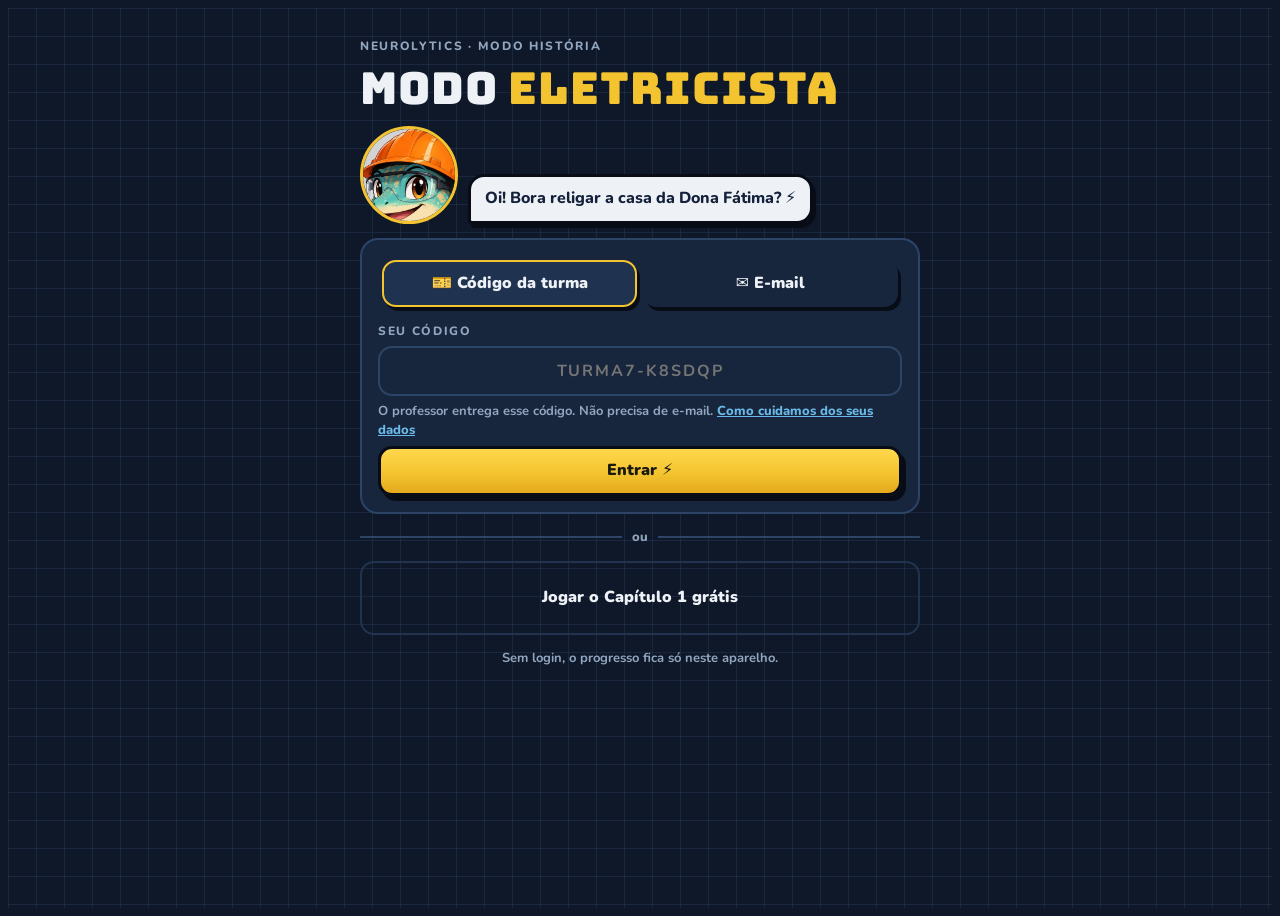
==== index.html @ 2d232725 "Rede escolhida pelo jogador e Capitulo 1 so de corrente continua (Ato 1 com aulas) Rede eletrica - C" ====
<!doctype html>
<html lang="pt-BR">
<head>
<meta charset="utf-8">
<meta name="viewport" content="width=device-width, initial-scale=1, viewport-fit=cover">
<title>Modo Eletricista</title>
<meta name="claude:viewport-fit-sides" content="cover">
<link rel="stylesheet" href="https://fonts.googleapis.com/css2?family=Bungee&family=Nunito:wght@400;600;800;900&display=swap">
<link rel="stylesheet" href="css/estilo.css">
</head>
<body>
<div class="wrap" id="app"></div>

<!-- A ordem importa: cada módulo usa o que foi carregado antes. -->
<script src="js/estado.js"></script>
<script src="js/rede.js"></script>
<script src="js/vendor/supabase-2.45.4.js"></script>
<script src="js/nuvem.js"></script>
<script src="js/motor.js"></script>
<script src="js/bancada-real.js"></script>
<script src="js/multifilar.js"></script>
<script src="js/planta.js"></script>
<script src="js/conteudo.js"></script>
<script src="js/cc.js"></script>
<script src="js/lanterna.js"></script>
<script src="js/cap1.js"></script>
<script src="js/imagens.js"></script>
<script src="js/historia.js"></script>
<script src="js/telas.js"></script>
<script src="js/fases.js"></script>
<script src="js/aula.js"></script>
<script src="js/carreira.js"></script>
<script src="js/calculo.js"></script>
<script src="js/calculadora.js"></script>
<script src="js/teste.js"></script>
<script src="js/main.js"></script>
</body>
</html>
---- css/estilo.css ----
/* Layout: coluna única de jogo (máx 560px), HUD fixo no topo, telas trocam abaixo. Paleta = cores de fio (fase, neutro, terra) sobre planta azul; visor de multímetro em LCD. */
:root{
  --bg:#0e1828; --panel:#17263c; --panel2:#1f3350; --line:#2c4466;
  --ink:#eef2f7; --muted:#93a6bf;
  --amber:#f4c430; --copper:#d9894a;
  --fase:#e24c3f; --neutro:#6bb9e8; --terra:#43b05c;
  --lcd:#c6d68a; --lcdink:#1c240e;
  --display:"Bungee","Arial Black",system-ui,sans-serif;
  --body:"Nunito",system-ui,-apple-system,"Segoe UI",sans-serif;
  color-scheme:dark;
}
html,body{background:var(--bg);color:var(--ink)}
/* Ajustes para página completa (modo padrão do navegador, com doctype) */
html{min-height:100%}body{min-height:100vh}
input,select,textarea{box-sizing:border-box;max-width:100%}
body{font-family:var(--body);font-size:16px;line-height:1.45;
  background-image:linear-gradient(color-mix(in srgb,var(--line) 35%,transparent) 1px,transparent 1px),linear-gradient(90deg,color-mix(in srgb,var(--line) 35%,transparent) 1px,transparent 1px);
  background-size:28px 28px}
body.leve{font-size:18px;background-image:none}
body::before{content:"";position:fixed;inset:0 0 auto;height:env(safe-area-inset-top,0px);z-index:10;background:var(--bg)}
.wrap{max-width:560px;margin:0 auto;padding-left:max(16px,env(safe-area-inset-left,0px));padding-right:max(16px,env(safe-area-inset-right,0px));padding-block:12px 48px;display:flex;flex-direction:column;gap:14px}
h1,h2{font-family:var(--display);font-weight:400;letter-spacing:.02em;text-wrap:balance;margin:0}
h1{font-size:clamp(30px,9vw,44px);line-height:1.05}
h2{font-size:21px}
p{margin:0}
.muted{color:var(--muted)}
.eyebrow{font-size:12px;font-weight:800;letter-spacing:.14em;text-transform:uppercase;color:var(--muted)}

.hud{position:sticky;top:env(safe-area-inset-top,0px);z-index:5;background:var(--bg);display:flex;align-items:center;gap:10px;padding-block:8px;border-bottom:2px solid var(--line)}
.hud .av{width:44px;height:44px;flex:none}
.hud .who{flex:1;min-width:0}
.hud .nm{font-weight:900;white-space:nowrap;overflow:hidden;text-overflow:ellipsis}
.xpbar{height:8px;border-radius:4px;background:var(--panel2);overflow:hidden;margin-top:3px}
.xpbar i{display:block;height:100%;background:linear-gradient(90deg,var(--copper),var(--amber));transition:width .5s}
.chip{display:inline-flex;align-items:center;gap:4px;font-weight:800;font-size:13px;padding:4px 9px;border-radius:999px;background:var(--panel2);font-variant-numeric:tabular-nums;white-space:nowrap}
.iconbtn{min-width:44px;height:44px;border-radius:12px;border:2px solid var(--line);background:var(--panel);color:var(--ink);font:inherit;font-weight:900;cursor:pointer;flex:none}

.btn{font:inherit;font-weight:900;font-size:1em;min-height:50px;padding:10px 16px;border-radius:14px;border:2px solid var(--line);background:var(--panel);color:var(--ink);cursor:pointer;transition:transform .12s, background .2s}
.btn:active{transform:scale(.97)}
.btn.main{background:var(--amber);border-color:var(--amber);color:#1b1a10}
.btn.ghost{background:transparent}
.btn.sm{min-height:40px;padding:6px 12px;font-size:14px}
.btn:disabled{opacity:.4;cursor:default}
body.leve .btn{min-height:58px}
body.leve .btn.sm{min-height:46px}
:focus-visible{outline:3px solid var(--neutro);outline-offset:2px}
.row{display:flex;gap:10px;flex-wrap:wrap}
.row>.btn{flex:1 1 130px}

.hero{display:flex;flex-direction:column;gap:10px;padding-top:18px}
.hero .bolt{color:var(--amber)}
.modes{display:flex;flex-direction:column;gap:12px}
.mode{display:grid;grid-template-columns:10px 1fr auto;gap:14px;align-items:center;text-align:left;padding:14px 16px 14px 0;overflow:hidden}
.mode .wire{height:100%;min-height:56px;background:var(--c);border-radius:0 6px 6px 0}
.mode b{font-family:var(--display);font-weight:400;font-size:20px;display:block}
.mode small{display:block;color:var(--muted);font-weight:600;font-size:.85em}
.tag{font-size:11px;font-weight:900;letter-spacing:.1em;text-transform:uppercase;padding:3px 8px;border-radius:6px;border:2px solid var(--c);color:var(--c);white-space:nowrap}
.soon{display:flex;gap:10px;align-items:center;padding:12px 14px;border:2px dashed var(--line);border-radius:14px;color:var(--muted);font-weight:700;font-size:.9em}

.chars{display:grid;grid-template-columns:repeat(auto-fill,minmax(96px,1fr));gap:10px}
.char{display:flex;flex-direction:column;align-items:center;gap:6px;padding:10px 6px;border-radius:16px;border:3px solid var(--line);background:var(--panel);cursor:pointer;color:var(--ink);font:inherit}
.char svg{width:72px;height:72px}
.char b{font-size:14px}
.char small{font-size:11px;color:var(--muted);font-weight:800;letter-spacing:.08em;text-transform:uppercase}
.char[aria-pressed="true"]{border-color:var(--amber);background:var(--panel2)}
input[type=text]{font:inherit;font-weight:800;width:100%;min-height:52px;padding:10px 14px;border-radius:14px;border:2px solid var(--line);background:var(--panel);color:var(--ink)}

.talk{display:flex;gap:10px;align-items:flex-end}
.talk svg{width:54px;height:54px;flex:none}
.bubble{background:var(--ink);color:#14213a;font-weight:800;padding:10px 14px;border-radius:16px 16px 16px 4px;min-width:0}

.map{display:flex;flex-direction:column}
.node{display:grid;grid-template-columns:60px 1fr auto;align-items:center;gap:14px;padding:8px 0;position:relative;text-align:left;background:none;border:0;color:var(--ink);font:inherit;cursor:pointer}
.node::before{content:"";position:absolute;left:28px;top:0;bottom:0;width:4px;background:var(--copper);z-index:-1}
.node:first-child::before{top:50%}.node:last-child::before{bottom:50%}
.node .dot{width:60px;height:60px;border-radius:50%;display:grid;place-items:center;background:var(--panel2);border:4px solid var(--copper)}
.node .dot svg{width:36px;height:36px}
.node.done .dot{background:var(--amber);border-color:var(--amber)}
.node.lock{cursor:default}.node.lock .dot{border-color:var(--line);filter:grayscale(1);opacity:.5}.node.lock .tt{opacity:.5}
.node.next .dot{animation:pulse 1.6s infinite}
@keyframes pulse{0%,100%{box-shadow:0 0 0 0 color-mix(in srgb,var(--amber) 60%,transparent)}50%{box-shadow:0 0 0 10px transparent}}
.node .tt b{font-family:var(--display);font-weight:400;font-size:17px;display:block}
.node .tt small{color:var(--muted);font-weight:700}
.kind{font-size:10px;font-weight:900;letter-spacing:.1em;text-transform:uppercase;color:var(--neutro);margin-left:6px}
.stars{font-size:18px;letter-spacing:2px;color:var(--amber);white-space:nowrap}
.stars .off{color:var(--line)}
.world{display:flex;justify-content:space-between;align-items:center;gap:10px}

.prog{display:flex;gap:6px}
.prog i{flex:1;height:8px;border-radius:4px;background:var(--panel2)}
.prog i.ok{background:var(--terra)}.prog i.no{background:var(--fase)}.prog i.cur{background:var(--amber)}
.qcard{background:var(--panel);border:2px solid var(--line);border-radius:18px;padding:16px;display:flex;flex-direction:column;gap:12px}
.q{font-size:1.18em;font-weight:900;line-height:1.3;text-wrap:pretty}
.opts{display:flex;flex-direction:column;gap:10px}
.opt{text-align:left}
.opt.right{background:var(--terra);border-color:var(--terra);color:#08210f}
.opt.wrong{background:color-mix(in srgb,var(--fase) 25%,var(--panel));border-color:var(--fase)}
.fb{font-weight:800;padding:12px 14px;border-radius:14px;background:var(--panel2);text-wrap:pretty}
.fb.good{border-left:6px solid var(--terra)}.fb.bad{border-left:6px solid var(--fase)}.fb.info{border-left:6px solid var(--neutro)}
.shake{animation:shake .4s}
@keyframes shake{25%{transform:translateX(-6px)}75%{transform:translateX(6px)}}

.item{display:flex;flex-direction:column;align-items:center;gap:6px;padding:20px;background:var(--panel);border:2px solid var(--line);border-radius:20px;text-align:center}
.item .em{font-size:60px;line-height:1}
.item b{font-size:1.3em;font-weight:900}
.bins{display:grid;grid-template-columns:1fr 1fr;gap:10px}
.bin.r{border-color:var(--terra)}.bin.n{border-color:var(--fase)}

/* Bancada (simulador) */
.goal{display:flex;gap:10px;align-items:flex-start;padding:12px 14px;border-radius:14px;background:var(--panel2);font-weight:800}
.goal .gi{color:var(--amber);font-family:var(--display);font-size:13px;flex:none;padding-top:2px}
.goal .gtx{display:flex;flex-direction:column;gap:6px;min-width:0}
.goal .gtx small{color:var(--muted);font-weight:700}
.goal .real .rchip{background:var(--panel);font-size:12px}
.benchwrap{display:flex;flex-direction:column}
.benchwrap .entrada{border-radius:14px 14px 0 0;border-bottom:0}
/* faixa poste → medidor → quadro → circuito */
.ecabo-o{fill:none;stroke:#05080d;stroke-width:5}
.ecabo{fill:none;stroke:#3a4048;stroke-width:3}
.eflow{fill:none;stroke:#ffe680;stroke-width:2;stroke-dasharray:3 9;stroke-linecap:round;animation:eflow .7s linear infinite}
@keyframes eflow{to{stroke-dashoffset:-12}}
.esc{fill:none;stroke:var(--fase);stroke-width:3;animation:blink .35s 4}
.elcd{fill:var(--lcdink);font:900 6.4px ui-monospace,Consolas,monospace;letter-spacing:.06em}
.etxt{fill:#46505b;font:900 5.5px var(--body)}
.eled{fill:#7a2a24}.eled.pisca{fill:#ff5a4a;animation:eled .6s steps(2) infinite}
@keyframes eled{50%{fill:#7a2a24}}
.benchwrap .bench{border-radius:0 0 18px 18px}
/* aviso fixo: bancada é modelo qualitativo, sem valores reais */
.modelo{margin:6px 2px 0;font-size:12.5px;color:var(--muted)}
.modelo summary{cursor:pointer;font-weight:800;list-style-position:inside;padding:4px 2px}
.modelo summary:focus-visible{outline:2px solid var(--amber);outline-offset:2px;border-radius:6px}
.modelo p{margin:4px 2px 2px;line-height:1.45;color:var(--ink)}
.node .cad{font-size:15px;opacity:.6}
.soonbox .prev{text-align:left;margin:4px 0;padding-left:18px;color:var(--ink);font-size:14px;line-height:1.5}
/* Oficina: caixa de ferramentas */
.caixa-bar{display:flex;align-items:center;gap:8px;flex-wrap:wrap}
.caixa-bar #cx{flex:1;min-height:46px}
.caixa-bar #cx[aria-expanded="true"]{border-color:var(--amber);background:var(--panel2)}
.chip.modo{gap:6px;font-size:12.5px;min-height:34px}
.caixa{display:flex;flex-direction:column;gap:8px;padding:12px;border-radius:16px;background:var(--panel);border:2px solid var(--amber)}
.caixa .seg{margin-bottom:2px}.caixa .seg3 .btn{font-size:12.5px;padding:4px}
.pecas{display:grid;grid-template-columns:repeat(auto-fill,minmax(100px,1fr));gap:6px}
.peca{min-height:62px;display:flex;flex-direction:column;align-items:center;justify-content:center;gap:2px;padding:6px 4px;font-size:12px;line-height:1.15;text-align:center}
.peca .pe{font-size:20px}
.mais{display:flex;flex-direction:column}
.mais>summary{list-style:none;display:grid;place-items:center;cursor:pointer}
.mais>summary::-webkit-details-marker{display:none}
.mais[open]>summary{border-color:var(--amber)}
.mais-in{display:flex;flex-direction:column;gap:10px;padding-top:10px}
.pausa{display:flex;flex-direction:column;align-items:center;gap:2px}.pausa small{font-size:12px;color:var(--muted);font-weight:700}
#sandbox small{font-weight:700}
.bench{background:var(--panel);border:2px solid var(--line);border-radius:18px;padding:4px;position:relative}
.bench svg{width:100%;height:auto;display:block;touch-action:none;-webkit-user-select:none;user-select:none}
.w{stroke:var(--copper);stroke-width:5;fill:none;stroke-linecap:round;stroke-linejoin:round}
.w.fase{stroke:var(--fase)}.w.neutro{stroke:var(--neutro)}.w.retorno{stroke:#d9dde3}.w.terra{stroke:var(--terra)}
.w2{stroke:#f2d22e;stroke-width:5;fill:none;stroke-dasharray:7 7;stroke-linecap:butt}
.on .w{stroke-dasharray:12 7;animation:flow .9s linear infinite}
.on .w.cobre{stroke:var(--amber)}
.pal{display:flex;gap:6px;flex-wrap:wrap}
.pal .btn{flex:1 1 60px;min-height:38px;padding:4px 6px;font-size:12.5px;border-radius:12px;display:flex;align-items:center;justify-content:center;gap:5px}
.pal .btn[aria-pressed="true"]{border-color:var(--amber);background:var(--panel2)}
.sw8{width:22px;height:8px;border-radius:4px;flex:none}
.mvhit{fill:transparent;cursor:grab}
.selc{fill:none;stroke:var(--amber);stroke-width:2;stroke-dasharray:5 4}
/* Bancada: chave Símbolo/Real e zoom (js/bancada-real.js) */
/* botões que flutuam dentro da bancada: vista à esquerda, zoom à direita, embaixo */
.bench:has(.bctl){padding-bottom:48px}
.bctl{position:absolute;left:8px;right:8px;bottom:6px;display:flex;justify-content:space-between;align-items:flex-end;gap:6px;pointer-events:none}
.bctl>*{pointer-events:auto}
.bctl .btn{min-height:36px;padding:2px 10px;font-size:13px;border-radius:10px;background:color-mix(in srgb,var(--panel2) 85%,transparent);backdrop-filter:blur(2px)}
.zoom{display:flex;gap:4px}
.zoom .btn{min-width:36px;padding:2px 0;font-size:17px}
.bench.zoomed{border-color:var(--neutro)}
/* Vista real: peças como o equipamento, fio grosso com contorno, anilha numerada, borne com parafuso */
.real-v .w,.real-v .w2{stroke-width:5.5}
.real-v.on .w{stroke-dasharray:none;animation:none}
.real-v.on .w2{stroke-dasharray:7 7}
.wo{stroke:#05080d;stroke-width:9;fill:none;stroke-linecap:round;stroke-linejoin:round}
.rbody{fill:url(#gBody);stroke:#8b939c;stroke-width:1.2}
.janela{fill:#3a4048;stroke:#262b31;stroke-width:1}
.rtxt{fill:#46505b;font:900 6.5px var(--body);letter-spacing:.02em}
.ltxt{fill:#f2f4f6;font:900 4.6px var(--body)}
.furo{fill:#2a2f36}
.anel{pointer-events:none}.anel rect{fill:#f39c12;stroke:#7a4a06;stroke-width:.8}.anel text{fill:#1b1206;font:900 7px var(--body)}
.term.scr{fill:url(#gScrew);stroke:#5a636d;stroke-width:1}
.term.scr.sel{fill:var(--amber);stroke:#fff;stroke-width:2}
.term.scr.probe-r{fill:var(--fase);stroke:#fff;stroke-width:2}.term.scr.probe-b{fill:#05080d;stroke:var(--amber);stroke-width:3}
.slot{stroke:#4a535d;stroke-width:1.5;stroke-linecap:round;fill:none;pointer-events:none}
.lab.bn{fill:var(--ink);font-size:8.5px;font-weight:900}
.lab .kl{fill:var(--neutro);font-size:11px}
.lab.bn.bnd{fill:#2f3a48;font-size:6.6px}
/* Planta de fiação (js/planta.js): folha clara, como projeto impresso */
.planta-btn{align-self:flex-start;min-height:42px;border-style:dashed;border-color:var(--neutro)}
.planta-btn[aria-expanded="true"]{border-style:solid}
.planta{display:flex;flex-direction:column;gap:6px;padding:10px;border-radius:14px;background:#f4f1e8;color:#26303b;border:2px solid #c9c2ad}
.planta-h{display:flex;justify-content:space-between;align-items:baseline;gap:8px;flex-wrap:wrap}.planta-h b{font-size:14px}.planta-h span{font-size:11px;color:#6b7280;font-weight:700}
.plantasvg{width:100%;height:auto;display:block;background:#fbfaf5;border:1px solid #d8d2bf;border-radius:6px}
.psala{fill:none;stroke:#7b8494;stroke-width:3}
.pporta{stroke:#fbfaf5;stroke-width:4}.parco{fill:none;stroke:#9aa3ad;stroke-width:.8;stroke-dasharray:2 2}
.pduto{fill:none;stroke:#e67e22;stroke-width:1.6}.pduto.parede{stroke-dasharray:5 3}
.ptick{stroke-width:1.8;stroke-linecap:round}
.ptx{font:800 7px var(--body);fill:#26303b}.pcirc{fill:#1f4e86}.psec{fill:#6b7280;font-size:6.2px}.pdiam{fill:#b35a12;font-size:6.2px}
.pnome{font-size:8px;fill:#4b5563;letter-spacing:.06em}.parea{font-size:6px;fill:#c0392b}
.pluz{fill:none;stroke:#2346c8;stroke-width:1.6}.pcmd{fill:#2346c8;font-size:7.5px}.ppot{fill:#26303b;font-size:6.5px}
.pqd{fill:#fff;stroke:#1f2a44;stroke-width:1.4}.pqdh{stroke:#1f2a44;stroke-width:.8}.pid{fill:#4b5563;font-size:6.2px}
.pcmdsym{fill:#fff;stroke:#1f5e2c;stroke-width:1.2}.pcmdsym.cheio,.pcmdmeio{fill:#1f5e2c}.pfc{fill:#1f5e2c;font-size:4.6px}
.pleg{width:18px;height:14px;vertical-align:-3px;margin-right:4px;overflow:visible}.ptipo{fill:#1f5e2c;font-size:7.5px}
.planta-leg{display:flex;flex-wrap:wrap;gap:4px 12px;font-size:11.5px;font-weight:700;color:#3b4552}
.planta-leg i{display:inline-block;width:3px;height:12px;margin-right:4px;vertical-align:-2px;border-radius:1px}
.planta .help{color:#4b5563;margin:0}
/* Diagrama multifilar (js/multifilar.js) */
.ms{stroke:var(--ink);stroke-width:2;fill:none;stroke-linecap:round;stroke-linejoin:round}
.ms.mc{stroke-width:2.4}.ms.mc.on{stroke:var(--terra)}
.ms.elo{stroke-dasharray:3 3;stroke-width:1.2;opacity:.8}
.mpt{fill:var(--ink)}
.mbody{fill:var(--panel2);stroke:var(--ink);stroke-width:2}
.mtx{fill:var(--ink);font:900 7.5px var(--body)}
.mw{fill:none;stroke-width:3;stroke-linejoin:round;stroke-linecap:round;stroke:var(--copper)}
.mw.fase{stroke:var(--fase)}.mw.neutro{stroke:var(--neutro)}.mw.retorno{stroke:#d9dde3}.mw.terra{stroke:var(--terra)}
.mw.rompido{stroke-dasharray:4 4}
.mw2{fill:none;stroke:#f2d22e;stroke-width:3;stroke-dasharray:6 6}
.on .mw{stroke-dasharray:none}
.short .mw{stroke:var(--fase);animation:blink .35s 4}
.term.mt{fill:var(--bg);stroke:var(--ink);stroke-width:1.6}
.lab.mb{font-size:7.5px;fill:var(--muted)}.lab.mb.mk{fill:var(--neutro);font-size:10px}
.lab.mb.src0,.lab.mb.src2,.lab.mb.src3{fill:var(--fase);font-size:10px}.lab.mb.src1{fill:var(--neutro);font-size:10px}
/* motor ligado: o acoplamento do eixo gira */
.giro{transform-box:fill-box;transform-origin:center}.giro.gira{animation:gira .45s linear infinite}
@keyframes gira{to{transform:rotate(360deg)}}
/* selo ✓/✗ do teste de peça no Caça-Defeito */
.selo circle{stroke:#fff;stroke-width:1.5}.selo.ok circle{fill:var(--terra)}.selo.no circle{fill:var(--fase)}
.selo text{fill:#fff;font:900 10px var(--body)}
/* tecla do interruptor: gira e a metade apertada desliza quando o aluno toca */
.tecla{transform-box:fill-box;transform-origin:center}
.tecla.liga{animation:teclaLiga .28s ease-out}.tecla.desliga{animation:teclaDesliga .28s ease-out}
.tecla.liga .aperto{animation:apertoDesce .28s ease-out}.tecla.desliga .aperto{animation:apertoSobe .28s ease-out}
@keyframes teclaLiga{0%{transform:none}45%{transform:translateY(1.5px) scale(.93,.86)}100%{transform:none}}
@keyframes teclaDesliga{0%{transform:none}45%{transform:translateY(-1.5px) scale(.93,.86)}100%{transform:none}}
@keyframes apertoDesce{from{transform:translateY(-14px)}to{transform:none}}
@keyframes apertoSobe{from{transform:translateY(14px)}to{transform:none}}
/* Cena de história */
.scene{display:flex;flex-direction:column;gap:14px;padding-top:6px}
.stage{display:flex;flex-direction:column;align-items:center;gap:8px;padding:18px 14px;border-radius:20px;background:radial-gradient(120% 90% at 50% 0%,var(--panel2),var(--panel));border:2px solid var(--line)}
.stage .face{width:130px;height:130px}
.stage.art{background:linear-gradient(180deg,color-mix(in srgb,var(--bg) 35%,transparent),var(--bg) 78%),var(--art) center 30%/cover;min-height:340px;justify-content:flex-end}
.chcard.art{background:linear-gradient(90deg,var(--panel) 45%,color-mix(in srgb,var(--panel) 20%,transparent)),var(--art) right 30%/60% auto no-repeat,var(--panel);min-height:120px;justify-content:center}
.stage .face svg{width:100%;height:100%}
.who-tag{font-family:var(--display);font-size:15px;color:var(--amber);letter-spacing:.04em}
.say{background:var(--ink);color:#14213a;font-weight:800;font-size:1.12em;line-height:1.4;padding:16px 18px;border-radius:18px;text-align:left;cursor:pointer;width:100%;border:0;font-family:inherit;text-wrap:pretty}
.dots{display:flex;gap:6px;justify-content:center}.dots i{width:8px;height:8px;border-radius:50%;background:var(--line)}.dots i.c{background:var(--amber)}
.chapters{display:flex;gap:8px;overflow-x:auto;padding-bottom:4px}
.chapters .btn{flex:none;min-height:42px;font-size:14px;padding:6px 14px}
.chapters .btn[aria-pressed="true"]{border-color:var(--amber);background:var(--panel2)}
.chcard{padding:14px 16px;border-radius:16px;background:var(--panel);border:2px solid var(--line);display:flex;flex-direction:column;gap:4px}
.soonbox{padding:22px 16px;border:2px dashed var(--line);border-radius:16px;text-align:center;color:var(--muted);font-weight:700;display:flex;flex-direction:column;gap:8px;align-items:center}
.short .w{stroke:var(--fase);animation:blink .35s 4}
@keyframes flow{to{stroke-dashoffset:-19}}
@keyframes blink{50%{opacity:.2}}
.tmp{stroke:var(--neutro);stroke-dasharray:6 6;pointer-events:none}
.hit{stroke:transparent;stroke-width:22;fill:none;cursor:pointer}
.sym{stroke:var(--ink);stroke-width:2.5;fill:none;stroke-linecap:round}
.term{fill:var(--bg);stroke:var(--ink);stroke-width:2.5}
.term.sel{fill:var(--amber);stroke:var(--amber)}
.term.probe-r{fill:var(--fase);stroke:var(--fase)}.term.probe-b{fill:#05080d;stroke:var(--amber);stroke-width:4}
.thit,.chit{fill:transparent;cursor:pointer}
.lab{fill:var(--muted);font:800 12px var(--body)}
.lab.k{fill:var(--neutro);font-size:11px}
.lab.ok{fill:var(--terra);font-size:12px}.lab.no{fill:var(--fase);font-size:12px}
.flash{animation:flashin .6s}
@keyframes flashin{from{filter:brightness(2)}}
.status{display:flex;gap:6px;flex-wrap:wrap}
.status .chip.lit{background:color-mix(in srgb,var(--amber) 30%,var(--panel2))}
.status .chip.sc{background:var(--fase)}
.seg{display:grid;grid-template-columns:1fr 1fr;gap:6px;padding:4px;border-radius:14px;background:var(--panel)}
.seg .btn{min-height:44px;border-color:transparent;background:transparent}
.seg .btn[aria-pressed="true"]{background:var(--panel2);border-color:var(--amber)}
.meter{display:flex;align-items:center;gap:12px;padding:10px 14px;border-radius:14px;background:#2a2f36;border:3px solid #f2b72e}
.meter .lcd{flex:1;background:var(--lcd);color:var(--lcdink);border-radius:8px;padding:6px 12px;text-align:right;font:900 28px/1.1 var(--body);font-variant-numeric:tabular-nums;min-width:0}
.meter small{display:block;color:#d6dbe2;font-weight:800;font-size:12px;letter-spacing:.06em}
.real{display:flex;flex-wrap:wrap;gap:6px}.rchip{display:inline-flex;align-items:center;gap:6px;padding:4px 10px 4px 4px;border-radius:999px;background:var(--panel);border:2px solid var(--line);font-weight:800;font-size:13px}.rchip b{background:var(--amber);color:#1b1a10;border-radius:999px;padding:1px 8px;font-size:12px}
body.leve .rchip{font-size:15px}
.entrada{padding:4px 6px 0;border-radius:14px;background:var(--panel);border:2px solid var(--line)}.entrada svg{width:100%;height:auto;display:block}
.help{font-size:.88em;color:var(--muted);font-weight:700}

.result{display:flex;flex-direction:column;align-items:center;gap:14px;text-align:center;padding-top:8px}
.result .stars{font-size:40px}
.card{width:180px;aspect-ratio:3/4;max-width:100%;border-radius:16px;padding:12px;display:flex;flex-direction:column;gap:8px;background:linear-gradient(160deg,var(--c,var(--panel2)),var(--panel));border:3px solid var(--amber);color:var(--ink);text-align:left}
.card .art{flex:1;display:grid;place-items:center;background:color-mix(in srgb,var(--bg) 60%,transparent);border-radius:10px}
.card .art svg{width:64px;height:64px}
.card b{font-family:var(--display);font-weight:400;font-size:15px}
.card p{font-size:12px;font-weight:700;line-height:1.3}
.card.lockd{border-color:var(--line);background:var(--panel);opacity:.55}
.card.lockd .art{font-family:var(--display);font-size:40px;color:var(--line)}
.reveal{animation:flip .8s ease-out}
@keyframes flip{from{transform:rotateY(90deg) scale(.6)}to{transform:none}}
.album{display:grid;grid-template-columns:repeat(auto-fill,minmax(150px,1fr));gap:12px;justify-items:center}
.album .card{width:100%}
.danger{border-color:var(--fase);color:var(--fase)}
.vn{position:relative;isolation:isolate;display:grid;grid-template-columns:minmax(0,46%) minmax(0,1fr);align-items:end;min-height:min(560px,calc(100dvh - 120px));border-radius:22px;overflow:hidden;border:2px solid var(--line);background:var(--bg)}
/* Fundo das cenas: cenário do capítulo, SEM pessoas (a ilustração da oficina tem o Chico e a Ana desenhados
   e aparecia atrás de qualquer personagem). Desenhado só com degradês; desfocado como cenário de fundo. */
.vn::before{content:"";position:absolute;inset:-12px;z-index:-1;filter:blur(4px) brightness(.62) saturate(1.1);
  /* Cap. 1: oficina ao entardecer — parede de ferramentas (painel perfurado), luminária e bancada */
  background:radial-gradient(55% 38% at 72% 18%,rgba(255,190,110,.6),transparent 70%),
    radial-gradient(circle at 2px 2px,rgba(0,0,0,.38) 1.4px,transparent 1.9px) 0 0/15px 15px,
    linear-gradient(180deg,#6a4630 0%,#4a3224 60%,#2c1f19 60%,#1d1411 100%)}
/* Cap. 2: condomínio à noite — prédios com janelas acesas */
body[data-cap="cap2"] .vn::before{background:
    radial-gradient(70% 30% at 50% 0%,rgba(107,185,232,.35),transparent 70%),
    repeating-linear-gradient(90deg,transparent 0 16px,rgba(8,14,30,.92) 16px 24px),
    repeating-linear-gradient(180deg,rgba(255,212,120,.6) 0 12px,rgba(8,14,30,.92) 12px 24px),
    linear-gradient(180deg,#0a1330,#1b2d58)}
/* Cap. 3: galpão da fábrica — pilares, luzes do teto e piso industrial */
body[data-cap="cap3"] .vn::before{background:
    radial-gradient(38% 26% at 22% 12%,rgba(255,214,130,.55),transparent 70%),
    radial-gradient(38% 26% at 78% 12%,rgba(255,214,130,.5),transparent 70%),
    repeating-linear-gradient(90deg,transparent 0 48px,rgba(18,28,32,.8) 48px 58px),
    linear-gradient(180deg,#26393d 0%,#30504f 58%,#3c403b 58%,#232624 100%)}
.vn::after{content:"";position:absolute;inset:0;z-index:-1;background:linear-gradient(180deg,transparent 40%,var(--bg))}
.vn.me{grid-template-columns:minmax(0,1fr) minmax(0,40%)}
.vn.me .vn-fig{order:2}
.vn-fig{position:relative;align-self:end;height:100%;display:flex;align-items:flex-end;justify-content:center;min-width:0}
.vn-body{position:absolute;bottom:0;left:50%;transform:translateX(-50%);height:88%;width:auto;max-width:none;filter:drop-shadow(0 0 18px rgba(0,0,0,.6));animation:slidein .45s ease-out}
.vn-port{width:100%;padding:0 6px 26px}.vn-port svg{width:100%;height:auto;filter:drop-shadow(0 0 16px rgba(0,0,0,.6))}
@keyframes slidein{from{transform:translateX(-60%);opacity:0}}
.vn.me .vn-port{animation:slidein2 .45s ease-out}@keyframes slidein2{from{transform:translateX(24px);opacity:0}}
.vn-side{position:relative;z-index:2;display:flex;flex-direction:column;gap:8px;padding:16px 12px 14px 4px;min-width:0;align-self:stretch;justify-content:flex-end}
.vn.me .vn-side{padding:16px 4px 14px 12px}
.vn-chap{align-self:flex-end;font-size:11px;font-weight:900;letter-spacing:.12em;color:var(--muted);background:color-mix(in srgb,var(--bg) 70%,transparent);padding:3px 8px;border-radius:999px}
.vn-name{align-self:flex-start;font-family:var(--display);font-size:15px;letter-spacing:.04em;color:#1b1a10;background:var(--amber);padding:5px 12px;border-radius:10px 10px 10px 2px;transform:skewX(-6deg)}
.vn-box{position:relative;text-align:left;font:inherit;font-weight:800;font-size:15px;line-height:1.4;color:var(--ink);background:color-mix(in srgb,var(--bg) 82%,transparent);border:2px solid var(--amber);border-radius:4px 16px 16px 16px;padding:12px 14px 22px;min-height:120px;cursor:pointer;backdrop-filter:blur(4px);text-wrap:pretty}
body.leve .vn-box{font-size:17px}
.vn-caret{position:absolute;right:10px;bottom:4px;color:var(--amber);font-size:12px;animation:bob 1s infinite}
@keyframes bob{50%{transform:translateY(3px)}}
.vn-ctrl{display:flex;gap:6px}.vn-ctrl .btn{flex:1;min-height:42px;padding:6px 8px}.vn-ctrl .btn.main{flex:1.4}
/* Ficha, carreira, plantão, conquistas, respiro */
.big{font-family:var(--display);font-weight:400;font-size:clamp(28px,8.5vw,40px);line-height:1.02;letter-spacing:.01em;text-wrap:balance;margin:0}
.big em{font-style:normal;color:var(--amber)}
.hud .av{cursor:pointer;border:0;padding:0;background:none;border-radius:50%}
.chip.fire{background:color-mix(in srgb,var(--copper) 30%,var(--panel2))}
.plantao{display:flex;flex-direction:column;gap:8px;padding:14px;border-radius:16px;background:var(--panel);border:2px solid var(--line)}
.plantao .head{display:flex;justify-content:space-between;align-items:center;gap:8px}
.miss{display:flex;align-items:center;gap:10px;font-weight:800}
.miss .box{width:24px;height:24px;border-radius:7px;border:2px solid var(--line);display:grid;place-items:center;flex:none;font-size:14px}
.miss.ok{color:var(--muted)}.miss.ok .box{background:var(--terra);border-color:var(--terra);color:#08210f}
.miss.ok span:last-child{text-decoration:line-through}
.quick{display:grid;grid-template-columns:1fr 1fr;gap:10px}
.idcard{position:relative;display:grid;grid-template-columns:96px 1fr;gap:14px;align-items:center;padding:16px;border-radius:20px;border:2px solid var(--amber);background:linear-gradient(135deg,var(--panel2),var(--panel));overflow:hidden}
.idcard::after{content:"";position:absolute;inset:auto -30px -30px auto;width:140px;height:140px;border-radius:50%;border:14px solid color-mix(in srgb,var(--amber) 12%,transparent)}
.idcard svg{width:96px;height:96px}
.idcard .nm{font-family:var(--display);font-size:20px;line-height:1.1}
.rank{display:inline-flex;align-items:center;gap:6px;font-weight:900;font-size:12px;letter-spacing:.08em;text-transform:uppercase;padding:4px 10px;border-radius:999px;background:var(--amber);color:#1b1a10;margin-top:6px}
.klass{font-weight:800;color:var(--muted);font-size:.9em;margin-top:6px}
.ladder{display:flex;gap:4px}.ladder i{flex:1;height:10px;border-radius:3px;background:var(--panel2)}.ladder i.on{background:var(--amber)}.ladder i.cur{background:linear-gradient(90deg,var(--amber) var(--p),var(--panel2) var(--p))}
.tiles{display:grid;grid-template-columns:repeat(2,1fr);gap:10px}
.tile{padding:12px 14px;border-radius:14px;background:var(--panel);border:2px solid var(--line)}
.tile b{display:block;font-family:var(--display);font-weight:400;font-size:28px;line-height:1.1;font-variant-numeric:tabular-nums}
.tile small{font-size:11px;font-weight:900;letter-spacing:.12em;text-transform:uppercase;color:var(--muted)}
.attrs{display:flex;flex-direction:column;border-radius:16px;background:var(--panel);border:2px solid var(--line);overflow:hidden}
.attr{display:grid;grid-template-columns:28px 1fr auto;gap:10px;align-items:center;padding:12px 14px;border-top:1px solid var(--line)}
.attr:first-child{border-top:0}
.attr .an{font-weight:900;font-size:13px;letter-spacing:.1em;text-transform:uppercase}
.attr .bar{grid-column:2/4;height:6px;border-radius:3px;background:var(--panel2);overflow:hidden}.attr .bar i{display:block;height:100%;background:var(--c)}
.attr b{font-family:var(--display);font-weight:400;font-size:22px;font-variant-numeric:tabular-nums}
.attr .ai{font-size:18px;grid-row:span 2}
.achs{display:grid;grid-template-columns:repeat(auto-fill,minmax(72px,1fr));gap:8px}
.ach{aspect-ratio:1;border-radius:14px;background:var(--panel);border:2px solid var(--line);display:flex;flex-direction:column;align-items:center;justify-content:center;gap:2px;padding:4px;text-align:center;max-width:100%}
.ach .q{font-family:var(--display);font-size:24px;color:var(--line)}
.ach .e{font-size:26px;line-height:1}.ach small{font-size:10px;font-weight:900;line-height:1.1}
.ach.on{border-color:var(--amber);background:linear-gradient(160deg,color-mix(in srgb,var(--amber) 22%,var(--panel)),var(--panel))}
.toast{display:flex;gap:10px;align-items:center;padding:10px 14px;border-radius:14px;background:var(--panel2);border:2px solid var(--amber);font-weight:800;width:100%}
.toast .e{font-size:26px}
.gain{display:flex;flex-wrap:wrap;gap:6px;justify-content:center}
.breath{display:flex;flex-direction:column;align-items:center;gap:16px;padding-block:20px}
.ring{width:220px;height:220px;max-width:100%;border-radius:50%;display:grid;place-items:center;background:radial-gradient(circle,color-mix(in srgb,var(--terra) 45%,transparent) 0 40%,color-mix(in srgb,var(--terra) 15%,transparent) 41% 100%);transform:scale(.6);transition:transform 4s ease-in-out}
.ring.in{transform:scale(1)}
.ring b{font-family:var(--display);font-weight:400;font-size:26px}
/* Modo teste (js/teste.js): faixa tracejada roxa, para nunca ser confundida com o jogo */
.teste{display:flex;flex-direction:column;gap:8px;padding:10px 12px;border-radius:14px;border:2px dashed #b48cff;background:color-mix(in srgb,#b48cff 12%,var(--panel))}
.teste-h{display:flex;flex-direction:column;gap:2px}.teste-h b{color:#cdb4ff;letter-spacing:.06em}.teste-h span{font-size:12px;color:var(--muted);font-weight:700}
.teste-b,.teste-f{display:flex;gap:6px;flex-wrap:wrap;align-items:center}
.teste-f{flex-direction:row}
.teste .btn{min-height:40px;font-size:14px;padding:4px 12px}
.teste-chip{background:color-mix(in srgb,#b48cff 35%,var(--panel2))}
.teste-in{align-self:flex-start;border-style:dashed;border-color:#b48cff;min-height:40px}
.seg3{display:grid;grid-template-columns:repeat(3,1fr);gap:6px}.seg3 .btn{min-height:42px}.seg3 .btn[aria-pressed="true"]{border-color:var(--amber);background:var(--panel2)}
.rot-cap{display:flex;flex-direction:column;gap:10px;padding-top:6px}
.rot-item{display:flex;flex-direction:column;gap:6px;padding:12px 14px;border-radius:14px;background:var(--panel);border:2px solid var(--line)}
.rot-h{display:flex;justify-content:space-between;align-items:center;gap:8px;flex-wrap:wrap}
.falas{display:flex;flex-direction:column;gap:4px;font-size:14px;line-height:1.4;padding-left:10px;border-left:3px solid var(--line)}
.falas b{color:var(--amber)}
.rot-card{font-size:13px;font-weight:800;color:var(--muted)}
@media (prefers-reduced-motion:reduce){*{animation:none!important;transition:none!important}}

/* ---------- Menu do usuário (estilo anime: cores fortes, brilho e entrada em sequência) ---------- */
.valid{display:flex;align-items:center;gap:10px;padding:12px 14px;border-radius:14px;border:2px solid var(--terra);background:color-mix(in srgb,var(--terra) 14%,var(--panel))}
.valid.warn{border-color:var(--amber);background:color-mix(in srgb,var(--amber) 12%,var(--panel))}
.valid b{display:block}
.saudacao{position:relative;display:grid;grid-template-columns:76px 1fr;gap:12px;align-items:center;padding:14px 16px;border-radius:20px;overflow:hidden;
  background:linear-gradient(120deg,color-mix(in srgb,#7d5cff 30%,var(--panel)),var(--panel) 55%,color-mix(in srgb,var(--neutro) 22%,var(--panel)));border:2px solid color-mix(in srgb,#7d5cff 45%,var(--line));animation:telaEntra .5s ease-out both}
.saudacao::after{content:"";position:absolute;inset:-40% auto -40% -30%;width:40%;background:linear-gradient(90deg,transparent,rgba(255,255,255,.14),transparent);transform:skewX(-20deg);animation:brilho 4.5s ease-in-out 1s infinite}
.saudacao svg{width:76px;height:76px;border-radius:50%;box-shadow:0 0 0 3px var(--amber),0 0 18px color-mix(in srgb,var(--amber) 55%,transparent)}
.saudacao h2{margin:2px 0 0;font-family:var(--display);font-weight:400;font-size:clamp(22px,6.5vw,30px);line-height:1.05}
.saudacao .bolt{color:var(--amber)}
.menu{display:grid;grid-template-columns:repeat(2,minmax(0,1fr));gap:10px}
.mcard{--c:var(--neutro);position:relative;display:flex;flex-direction:column;align-items:flex-start;gap:8px;min-height:112px;padding:14px;border-radius:18px;text-align:left;
  font:inherit;color:var(--ink);cursor:pointer;border:2px solid color-mix(in srgb,var(--c) 55%,var(--line));
  background:radial-gradient(120% 90% at 100% 0%,color-mix(in srgb,var(--c) 34%,transparent),transparent 60%),linear-gradient(160deg,var(--panel2),var(--panel));
  box-shadow:0 6px 0 color-mix(in srgb,var(--c) 30%,#05090f);transition:transform .15s,box-shadow .15s,border-color .15s;
  animation:cardEntra .5s cubic-bezier(.2,.9,.3,1.25) both;animation-delay:calc(var(--i,0) * 70ms)}
.mcard:hover,.mcard:focus-visible{transform:translateY(-3px) rotate(-.6deg);border-color:var(--c);box-shadow:0 9px 0 color-mix(in srgb,var(--c) 35%,#05090f),0 0 22px color-mix(in srgb,var(--c) 35%,transparent)}
.mcard:active{transform:translateY(3px);box-shadow:0 2px 0 color-mix(in srgb,var(--c) 30%,#05090f)}
.mcard .mi{font-size:30px;line-height:1;filter:drop-shadow(0 0 8px color-mix(in srgb,var(--c) 60%,transparent))}
.mcard .mt{display:flex;flex-direction:column;gap:3px;min-width:0;width:100%}
.mcard b{font-family:var(--display);font-weight:400;font-size:17px;line-height:1.1}
.mcard small{color:var(--muted);font-weight:700;font-size:12.5px;line-height:1.3}
.mcard.hist{--c:var(--amber);grid-column:1/-1;flex-direction:row;align-items:center;min-height:120px;
  background:linear-gradient(90deg,var(--panel2) 45%,color-mix(in srgb,var(--panel2) 15%,transparent)),var(--art) right 30%/55% auto no-repeat,var(--panel2)}
.mcard.hist .mi{font-size:40px}.mcard.hist b{font-size:21px}
.mprog{display:block;height:8px;border-radius:99px;background:color-mix(in srgb,var(--ink) 12%,transparent);overflow:hidden;margin:4px 0 2px;max-width:240px}
.mprog i{display:block;height:100%;border-radius:99px;background:linear-gradient(90deg,var(--amber),#ffe27a);box-shadow:0 0 10px var(--amber)}
#mPerfil{--c:#7d5cff}#mConq{--c:var(--amber)}#mOfi{--c:var(--copper)}#mPlano{--c:var(--terra)}#mPlano.warn{--c:var(--amber)}#mConfig{--c:var(--neutro)}
.mcard.breve{--c:var(--muted);cursor:default;opacity:.55;box-shadow:none;border-style:dashed}
.mcard.breve:hover{transform:none;box-shadow:none}
.melhorar{display:flex;flex-direction:column;gap:8px;padding:14px;border-radius:16px;background:var(--panel);border:2px solid color-mix(in srgb,var(--fase) 40%,var(--line))}
.melhorar em{font-style:normal;color:var(--amber)}
@keyframes cardEntra{from{opacity:0;transform:translateY(16px) scale(.92)}}
@keyframes telaEntra{from{opacity:0;transform:translateY(-10px)}}
@keyframes brilho{0%,70%{left:-40%}100%{left:130%}}
@media (max-width:360px){.menu{grid-template-columns:1fr}}

/* ================= IDENTIDADE ANIME (Fase B) =================
   Céu próprio por capítulo, contorno escuro e sombra chapada (cel-shading) nos elementos de jogo
   e transições curtas na entrada. "Movimento reduzido" desliga as animações (regra global acima). */
:root{--contorno:#070c16;--sombra:0 4px 0 var(--contorno)}
/* céus: o capítulo atual vem em body[data-cap] (setMode) */
body[data-cap]{background-attachment:fixed}
body[data-cap="cap1"],body[data-cap="cap3"]{background-size:28px 28px,28px 28px,100% 100%,100% 100%}
body[data-cap="cap2"]{background-size:100% 100%}
body[data-cap="cap1"]{background-color:#141533;background-image:
  linear-gradient(color-mix(in srgb,var(--line) 22%,transparent) 1px,transparent 1px),linear-gradient(90deg,color-mix(in srgb,var(--line) 22%,transparent) 1px,transparent 1px),
  radial-gradient(120% 60% at 50% 110%,rgba(255,138,76,.28),transparent 60%),linear-gradient(180deg,#151a3d 0%,#2a1f4d 55%,#3d2346 100%)}
body[data-cap="cap2"]{background-color:#0a1430;background-image:
  radial-gradient(1.4px 1.4px at 12% 18%,#fff,transparent),radial-gradient(1.2px 1.2px at 78% 9%,#fff,transparent),radial-gradient(1px 1px at 46% 30%,#dbe8ff,transparent),
  radial-gradient(1.3px 1.3px at 88% 42%,#fff,transparent),radial-gradient(1px 1px at 25% 56%,#dbe8ff,transparent),radial-gradient(1.2px 1.2px at 63% 70%,#fff,transparent),
  radial-gradient(90% 50% at 80% 0%,rgba(107,185,232,.22),transparent 60%),linear-gradient(180deg,#081028 0%,#0f2147 60%,#16305e 100%)}
body[data-cap="cap3"]{background-color:#0d1f24;background-image:
  linear-gradient(color-mix(in srgb,var(--line) 22%,transparent) 1px,transparent 1px),linear-gradient(90deg,color-mix(in srgb,var(--line) 22%,transparent) 1px,transparent 1px),
  radial-gradient(120% 55% at 50% 110%,rgba(67,176,140,.3),transparent 60%),linear-gradient(180deg,#0c1a26 0%,#123236 60%,#1b4a44 100%)}
body.leve[data-cap="cap1"],body.leve[data-cap="cap3"]{background-size:0 0,0 0,100% 100%,100% 100%}
.hud{background:color-mix(in srgb,var(--bg) 88%,transparent);backdrop-filter:blur(6px)}

/* contorno + sombra chapada */
.btn{border-color:color-mix(in srgb,var(--line) 70%,var(--contorno));box-shadow:var(--sombra);transition:transform .12s,box-shadow .12s,background .2s}
.btn:active{transform:translateY(3px);box-shadow:0 1px 0 var(--contorno)}
.btn.ghost{box-shadow:none}
.btn.main{border-color:var(--contorno);box-shadow:0 4px 0 #8a6a08,0 4px 0 1.5px var(--contorno)}
.btn:disabled{box-shadow:none}
.qcard{border:2.5px solid var(--contorno);box-shadow:0 5px 0 var(--contorno),inset 0 0 0 2px color-mix(in srgb,var(--neutro) 30%,transparent)}
.opt{border-width:2.5px}
.opt.right{box-shadow:0 4px 0 #1d6e34;animation:certa .35s cubic-bezier(.2,.9,.3,1.4)}
@keyframes certa{40%{transform:scale(1.04)}}
.chcard{border:2.5px solid var(--contorno);box-shadow:0 5px 0 var(--contorno)}
.node .dot{box-shadow:0 0 0 3px var(--contorno),0 5px 0 3px var(--contorno)}
.node::before{background:linear-gradient(var(--copper),#a9622e)}
.bubble{border:2.5px solid var(--contorno);box-shadow:0 4px 0 var(--contorno)}
.card{box-shadow:0 6px 0 var(--contorno),0 0 0 2px var(--contorno)}
.toast{box-shadow:0 4px 0 var(--contorno)}
.vn{border:2.5px solid var(--contorno);box-shadow:0 6px 0 var(--contorno)}
.vn-name{border:2px solid var(--contorno);box-shadow:0 3px 0 var(--contorno)}
.vn-box{border-width:2.5px;box-shadow:0 4px 0 var(--contorno)}

/* transições curtas de entrada */
@keyframes entraBaixo{from{opacity:0;transform:translateY(12px)}}
@keyframes entraLado{from{opacity:0;transform:translateX(-14px)}}
.chcard,.qcard{animation:entraBaixo .3s ease-out both}
.map .node{animation:entraLado .32s ease-out both}
.map .node:nth-child(2){animation-delay:.05s}.map .node:nth-child(3){animation-delay:.1s}.map .node:nth-child(4){animation-delay:.15s}
.map .node:nth-child(5){animation-delay:.2s}.map .node:nth-child(6){animation-delay:.25s}.map .node:nth-child(n+7){animation-delay:.3s}
.opts .opt{animation:entraBaixo .28s ease-out both}
.opts .opt:nth-child(2){animation-delay:.06s}.opts .opt:nth-child(3){animation-delay:.12s}.opts .opt:nth-child(4){animation-delay:.18s}
.vn-box{animation:entraBaixo .22s ease-out}

/* fase concluída: raios girando atrás das estrelas e estrelas que estalam */
.result{position:relative;isolation:isolate}
.result::before{content:"";position:absolute;z-index:-1;left:50%;top:30px;width:420px;height:420px;margin-left:-210px;border-radius:50%;
  background:repeating-conic-gradient(from 0deg,color-mix(in srgb,var(--amber) 22%,transparent) 0 8deg,transparent 8deg 20deg);
  -webkit-mask:radial-gradient(circle,#000 25%,transparent 68%);mask:radial-gradient(circle,#000 25%,transparent 68%);animation:raios 14s linear infinite}
@keyframes raios{to{transform:rotate(360deg)}}
.result .stars{display:inline-flex;gap:2px;filter:drop-shadow(0 3px 0 var(--contorno))}
.result .stars{animation:estala .5s cubic-bezier(.2,.9,.3,1.5) both .1s}
@keyframes estala{from{opacity:0;transform:scale(.3) rotate(-12deg)}}
.result .toast{animation:entraBaixo .3s ease-out both .35s}

/* ================= CALCULADORA: caderno de contas do Mestre Chico ================= */
.caderno-top{display:grid;grid-template-columns:64px 1fr;gap:12px;align-items:center}
.caderno-top svg{width:64px;height:64px;filter:drop-shadow(0 3px 0 var(--contorno))}
.caderno-top h2{font-size:clamp(18px,5.4vw,24px);line-height:1.1}.caderno-top .bolt{color:var(--amber)}
.calc-abas{display:grid;grid-template-columns:repeat(4,minmax(0,1fr));gap:6px}
.calc-abas .btn{min-height:44px;padding:6px 4px;font-size:13px;line-height:1.1}
.calc-abas .btn[aria-selected="true"]{background:var(--amber);border-color:var(--contorno);color:#1b1a10}
/* folha de caderno: papel pautado com margem vermelha */
.caderno{position:relative;display:flex;flex-direction:column;gap:12px;padding:16px 14px 16px 30px;border-radius:14px;color:#1f2a3a;
  background:linear-gradient(90deg,transparent 21px,rgba(226,76,63,.55) 21px 23px,transparent 23px),repeating-linear-gradient(180deg,#fbf7ea 0 25px,#d9e2ef 25px 26px);
  border:2.5px solid var(--contorno);box-shadow:0 6px 0 var(--contorno);animation:entraBaixo .3s ease-out both}
.cfala{font-weight:800;font-style:italic;color:#2f4a6e}
.cform{display:flex;flex-direction:column;gap:10px}
.cfield{display:flex;flex-direction:column;gap:4px;font-weight:800;font-size:14px}
.cin{display:flex;align-items:center;gap:8px}
.cin input,.cin select{flex:1;min-width:0;font:inherit;font-weight:900;font-size:18px;min-height:46px;padding:6px 12px;border-radius:10px;border:2px solid #2f4a6e;background:#fff;color:#14213a}
.cin b{min-width:52px;color:#2f4a6e}
.cdica{font-size:13px;font-weight:700;color:#4a5a70}
.conta{display:flex;flex-direction:column;gap:8px}
.passos{margin:0;padding-left:20px;font-family:ui-monospace,"Cascadia Mono",Consolas,monospace;font-size:14px;font-weight:700;line-height:1.7;color:#1b2b44}
.passos li::marker{color:#e24c3f;font-weight:900}
.cres{display:flex;justify-content:space-between;align-items:center;gap:10px;padding:10px 14px;border-radius:12px;background:#1f3350;color:var(--ink);border:2.5px solid var(--contorno);box-shadow:0 4px 0 var(--contorno)}
.cres b{font-family:var(--body);font-weight:900;font-size:21px;color:var(--amber);text-align:right;font-variant-numeric:tabular-nums}
.cres.ok{background:#1d5a36}.cres.ok b{color:#d9ffe6}
.cres.no{background:#6b231d}.cres.no b{color:#ffe1dc}
.cerro{font-weight:800;color:#a3271c}
.cmais summary{cursor:pointer;font-weight:900;color:#2f4a6e}
.caviso{font-size:13px;font-weight:800;color:var(--muted);text-align:center}

/* ================= CURTO-CIRCUITO REAL =================
   Faísca no ponto do curto, fios do caminho incandescentes, bancada tremendo e a alavanca do disjuntor caindo.
   Animação única (roda no desenho logo depois do curto). */
svg.curto{animation:shake .32s 2}
.wcurto{fill:none;stroke:#fff6c2;stroke-width:5;stroke-linecap:round;stroke-linejoin:round;pointer-events:none;
  filter:drop-shadow(0 0 3px #ff8a1f) drop-shadow(0 0 7px #ff3d00);animation:fioQuente 1.5s ease-out forwards}
@keyframes fioQuente{0%{opacity:1;stroke:#ffffff}30%{opacity:1;stroke:#ffc24a}100%{opacity:0;stroke:#ff3d00}}
.faisca{pointer-events:none}
.fz-flash{fill:#fffbe0;opacity:0;animation:fzFlash .5s ease-out}
@keyframes fzFlash{0%{opacity:1;transform:scale(.2)}35%{opacity:.95}100%{opacity:0;transform:scale(1.7)}}
.fz-raio{stroke:#ffe066;stroke-width:2.2;stroke-linecap:round;opacity:0;animation:fzRaio .42s ease-out}
@keyframes fzRaio{0%{opacity:1;transform:scale(.1)}100%{opacity:0;transform:scale(1.45)}}
.fz-part{fill:#ffd23f;opacity:0;animation:fzPart .85s cubic-bezier(.2,.7,.4,1)}
@keyframes fzPart{0%{opacity:1;transform:translate(0,0)}100%{opacity:0;transform:translate(var(--dx),var(--dy))}}
.fz-fumaca{fill:#a6aeb7;opacity:0;animation:fzFumaca 1.9s ease-out forwards}
@keyframes fzFumaca{0%{opacity:.75;transform:translate(0,0) scale(.6)}100%{opacity:0;transform:translate(0,-36px) scale(2.3)}}
.fz-marca{fill:#1a1208;opacity:0;animation:fzMarca .3s ease-out .3s forwards}
@keyframes fzMarca{to{opacity:.55}}
.alav-cai{animation:alavCai .38s cubic-bezier(.5,1.7,.5,1) .12s both}
@keyframes alavCai{from{transform:translateY(-10px)}}
.led-pisca{animation:blink .55s infinite}
@media (prefers-reduced-motion:reduce){.wcurto{opacity:.7}.fz-marca{opacity:.55}}
.alav-sobe{animation:alavSobe .3s cubic-bezier(.5,1.6,.5,1) both}
@keyframes alavSobe{from{transform:translateY(10px)}}

/* ================= MULTÍMETRO COM PONTEIRAS =================
   Aparelho acima da bancada (corpo amarelo, visor, chave em V~, bornes VΩ e COM) e as pontas arrastáveis na bancada. */
.mm{display:flex;flex-direction:column;gap:6px}
.mm-corpo{align-self:center;width:min(100%,250px);display:flex;flex-direction:column;gap:8px;padding:10px 12px 12px;border-radius:16px;
  background:linear-gradient(180deg,#ffd23f,#f2b72e 70%,#d99a17);border:2.5px solid var(--contorno);box-shadow:0 5px 0 var(--contorno)}
.mm-lcd{display:flex;align-items:baseline;justify-content:flex-end;gap:6px;padding:8px 12px;border-radius:8px;background:var(--lcd);border:2px solid #4a5530;color:var(--lcdink);box-shadow:inset 0 2px 0 rgba(0,0,0,.18)}
.mm-lcd b{font-family:ui-monospace,"Cascadia Mono",Consolas,monospace;font-size:30px;font-weight:700;letter-spacing:.04em;line-height:1;font-variant-numeric:tabular-nums}
.mm-lcd small{font-weight:900;font-size:13px}
.mm-baixo{display:flex;align-items:center;justify-content:space-between;gap:8px}
.mm-dial{position:relative;width:46px;height:46px;border-radius:50%;background:radial-gradient(circle at 40% 35%,#5b646e,#2a2f36);border:2px solid #1c2025;display:grid;place-items:center}
.mm-dial i{position:absolute;top:4px;left:50%;width:4px;height:18px;margin-left:-2px;border-radius:2px;background:#f4f6f8;transform-origin:50% 19px;transform:rotate(-35deg)}
.mm-dial span{position:absolute;right:-30px;top:2px;font-weight:900;font-size:12px;color:#2a2108}
.mm-bornes{display:flex;gap:12px}
.mm-bornes span{display:flex;flex-direction:column;align-items:center;gap:2px;font-weight:900;font-size:11px;color:#2a2108}
.mm-bornes i{width:18px;height:18px;border-radius:50%;border:3px solid #1c2025;display:block}
.mm-bornes i.vr{background:#d33a2c}.mm-bornes i.pr{background:#2a2f36}
.cabo-ponta{fill:none;stroke-width:3;stroke-linecap:round;pointer-events:none;filter:drop-shadow(0 1px 0 rgba(0,0,0,.45))}
.ponta{cursor:grab}.ponta:active{cursor:grabbing}
.ponta-hit{fill:transparent}
.ponta-ok{fill:none;stroke:#7dff9e;stroke-width:1.6;opacity:.9}

/* fios da bancada CC: vermelho no positivo, preto (com contorno claro) no negativo */
.w.pos,.mw.pos{stroke:#d33a2c}.w.neg,.mw.neg{stroke:#2a2e35;filter:drop-shadow(0 0 .8px #c9d1db)}
.pal .btn[data-cor="neg"] .sw8{outline:1.5px solid #c9d1db}

/* ================= ACABAMENTO (estilo jogo de luta + neobrutalismo) =================
   Mantém a identidade (fundo azul-noite, âmbar de ação, Bungee + Nunito) e reforça:
   1) títulos em faixa amarela diagonal; 2) contorno de 3px e sombra chapada em diagonal;
   3) cores fixas de significado: verde = acerto, vermelho = erro, azul = informação
      (âmbar continua sendo ação e recompensa); 4) "Fase concluída" com fundo dividido em diagonal;
   5) toque padronizado: o que é tocável sobe um pouco no passar do mouse e afunda ao pressionar. */
:root{
  --ok:#43b05c;--ok-ink:#07220f;--erro:#e24c3f;--erro-ink:#2b0905;--info:#5aaee6;
  --sombra:3px 4px 0 var(--contorno);--sombra-alta:5px 7px 0 var(--contorno);--sombra-baixa:0 1px 0 var(--contorno);
  --faixa:linear-gradient(180deg,#ffd84d,var(--amber) 55%,#e3a91b)}

/* 1) faixas diagonais: o fundo é inclinado, o texto fica reto */
.world>h2,.result h2,.result>.eyebrow,.goal .gi{position:relative;isolation:isolate;display:inline-block;margin:0}
.world>h2::before,.result h2::before,.result>.eyebrow::before,.goal .gi::before{content:"";position:absolute;inset:0;z-index:-1;
  background:var(--faixa);border:3px solid var(--contorno);border-radius:3px;box-shadow:var(--sombra);transform:skewX(-12deg)}
.world>h2{color:#1b1a10;padding:6px 16px 5px;margin-left:6px;flex:0 1 auto;min-width:0;font-size:clamp(17px,5.2vw,21px);line-height:1.15}
.result h2{color:#1b1a10;padding:9px 26px 8px;font-size:clamp(22px,7vw,30px);line-height:1.1;animation:faixaEntra .4s cubic-bezier(.2,.9,.3,1.3) both .05s}
.result>.eyebrow{color:var(--amber);padding:4px 14px;letter-spacing:.22em}
.result>.eyebrow::before{background:var(--contorno);border-color:var(--amber);box-shadow:none}
.goal .gi{color:#1b1a10;padding:3px 9px 2px;margin:0 2px 0 3px;font-size:12px;padding-top:3px}
.goal .gi::before{border-width:2px;box-shadow:2px 3px 0 var(--contorno)}
/* o nome do capítulo no mapa já fica dentro de um cartão com arte: sem faixa */
.chcard .world>h2{color:inherit;padding:0;margin:0;font-size:inherit}
.chcard .world>h2::before{content:none}
.vn-name{border:3px solid var(--contorno);border-radius:3px;box-shadow:var(--sombra);transform:skewX(-12deg);padding:5px 14px;background:var(--faixa)}
@keyframes faixaEntra{from{opacity:0;transform:translateX(-40px) scaleX(.6)}}

/* 2) contorno de 3px e sombra chapada em diagonal */
.btn{border-width:2.5px;box-shadow:var(--sombra)}
.btn.main{border:3px solid var(--contorno);box-shadow:4px 5px 0 var(--contorno);background:var(--faixa)}
.btn.ghost{border-width:2.5px;box-shadow:none}
.btn:disabled{box-shadow:none}
.qcard,.chcard,.goal,.vn,.bubble,.toast,.valid,.cres{border:3px solid var(--contorno);box-shadow:var(--sombra)}
.qcard{box-shadow:var(--sombra),inset 0 0 0 2px color-mix(in srgb,var(--info) 28%,transparent)}
.vn,.chcard{box-shadow:4px 6px 0 var(--contorno)}
.vn-box{border-width:3px;box-shadow:var(--sombra)}
.toast{box-shadow:inset 0 0 0 2px var(--amber),var(--sombra)}
.opt{border:3px solid var(--contorno);background:var(--panel2)}
.card{box-shadow:5px 7px 0 var(--contorno),0 0 0 2px var(--contorno)}
.mcard{border:3px solid var(--contorno);box-shadow:inset 0 0 0 2px color-mix(in srgb,var(--c) 55%,transparent),4px 6px 0 var(--contorno)}
.mcard.breve{box-shadow:none}
.char{border-color:var(--contorno);box-shadow:var(--sombra)}
.char[aria-pressed="true"]{box-shadow:inset 0 0 0 3px var(--amber),var(--sombra)}

/* 3) cores fixas de significado */
.fb{border:3px solid var(--contorno);border-radius:12px;box-shadow:var(--sombra)}
.fb.good{background:color-mix(in srgb,var(--ok) 24%,var(--panel));border-left:9px solid var(--ok)}
.fb.bad{background:color-mix(in srgb,var(--erro) 22%,var(--panel));border-left:9px solid var(--erro)}
.fb.info{background:color-mix(in srgb,var(--info) 20%,var(--panel));border-left:9px solid var(--info)}
.opt.right{background:var(--ok);border-color:var(--contorno);color:var(--ok-ink);box-shadow:var(--sombra)}
.opt.wrong{background:color-mix(in srgb,var(--erro) 26%,var(--panel));border-color:var(--contorno);box-shadow:inset 0 0 0 2px var(--erro)}
.valid{background:color-mix(in srgb,var(--ok) 18%,var(--panel));border-left:9px solid var(--ok)}
.valid.warn{background:color-mix(in srgb,var(--amber) 14%,var(--panel));border-left-color:var(--amber)}
.cres.ok{background:color-mix(in srgb,var(--ok) 42%,var(--panel));border-left:9px solid var(--ok)}
.cres.no{background:color-mix(in srgb,var(--erro) 40%,var(--panel));border-left:9px solid var(--erro)}
.prog i.ok{background:var(--ok)}.prog i.no{background:var(--erro)}

/* 4) fase concluída: fundo dividido em diagonal, como a tela de vitória */
.result::after{content:"";position:absolute;z-index:-2;left:-16px;right:-16px;top:-12px;height:270px;
  background:linear-gradient(160deg,color-mix(in srgb,var(--amber) 42%,#4a1a2c) 0 48.5%,var(--contorno) 48.5% 51.5%,color-mix(in srgb,#7d5cff 38%,var(--bg)) 51.5% 100%);
  clip-path:polygon(0 0,100% 0,100% 80%,0 100%);animation:corta .45s cubic-bezier(.2,.9,.3,1) both}
@keyframes corta{from{clip-path:polygon(0 0,0 0,0 100%,0 100%)}}

/* 5) toque padronizado */
.btn,.mcard,.char,.node .dot{transition:transform .12s ease,box-shadow .12s ease,background .2s,border-color .15s}
@media (hover:hover){
  .btn:not(:disabled):not(.ghost):hover,.char:hover{transform:translate(-1px,-2px);box-shadow:var(--sombra-alta)}
  .btn.main:not(:disabled):hover{box-shadow:6px 8px 0 var(--contorno)}
  .mcard:not(.breve):hover,.mcard:focus-visible{transform:translate(-1px,-3px);box-shadow:inset 0 0 0 2px var(--c),6px 9px 0 var(--contorno),0 0 22px color-mix(in srgb,var(--c) 35%,transparent)}
  .node:not(.lock):hover .dot{transform:translate(-1px,-2px)}
}
.btn:not(:disabled):not(.ghost):active,.char:active{transform:translate(3px,4px);box-shadow:var(--sombra-baixa)}
.btn.ghost:not(:disabled):active{transform:translate(1px,2px)}
.mcard:not(.breve):active{transform:translate(3px,5px);box-shadow:inset 0 0 0 2px var(--c),var(--sombra-baixa)}
.node:not(.lock):active .dot{transform:translate(2px,3px) scale(.96)}
/* fase concluída: bolinha amarela com ícone em preto chapado, para nenhum ícone sumir no amarelo */
.node.done .dot{background:var(--faixa);border-color:var(--amber)}
.node.done .dot svg{filter:grayscale(1) contrast(1.6) brightness(.42)}
/* mapa com mais destaque: bolinhas abertas com fundo mais claro, aro cobre vivo e ícone saltado;
   a próxima fase brilha em âmbar e o nome dela fica âmbar; as travadas continuam apagadas */
/* paleta única: toda fase aberta é amarela com ícone escuro (as estrelas mostram o que já foi feito) */
.node:not(.lock) .dot{background:var(--faixa);border-color:var(--amber)}
.node:not(.lock) .dot svg{filter:grayscale(1) contrast(3) brightness(.26)}
.node.next .dot{border-color:var(--amber);animation:chama 1.6s ease-in-out infinite}
.node.next .tt b{color:var(--amber)}
@keyframes chama{0%,100%{box-shadow:0 0 0 3px var(--contorno),0 5px 0 3px var(--contorno),0 0 0 3px color-mix(in srgb,var(--amber) 0%,transparent)}
  50%{box-shadow:0 0 0 3px var(--contorno),0 5px 0 3px var(--contorno),0 0 22px 7px color-mix(in srgb,var(--amber) 60%,transparent)}}
.node.lock .dot{background:var(--panel)}
/* ================= AULA (teoria) e ilustrações animadas ================= */
.aula{display:flex;flex-direction:column;gap:12px}
.aula-pontos{display:flex;gap:6px;justify-content:center}
.aula-pontos i{width:22px;height:7px;border-radius:99px;background:color-mix(in srgb,var(--ink) 18%,transparent);border:1.5px solid var(--contorno)}
.aula-pontos i.ok{background:var(--ok)}.aula-pontos i.cur{background:var(--amber);width:34px}
.lousa{margin:0;border-radius:16px;border:3px solid var(--contorno);box-shadow:var(--sombra);overflow:hidden;
  background:radial-gradient(120% 90% at 50% 0%,#1f3a52,#13283c 70%);animation:entraBaixo .3s ease-out both}
.lousa svg{display:block;width:100%;height:auto}
.aula-fala{display:flex;flex-direction:column;gap:8px;padding:12px 14px;border-radius:14px;background:var(--panel2);border:3px solid var(--contorno);box-shadow:var(--sombra)}
.aula-fala p{margin:0;font-weight:800;line-height:1.45;text-wrap:pretty}
.aula-quem{display:flex;align-items:center;gap:8px}
.aula-quem svg{width:38px;height:38px;border-radius:50%;box-shadow:0 0 0 2px var(--amber)}
.aula-quem b{font-family:var(--display);font-weight:400;font-size:14px;color:var(--amber)}
.aula-fala .btn{align-self:flex-start}
.sort-fig{max-width:420px;align-self:center;width:100%}
#ilu{display:flex;justify-content:center}
/* elementos das ilustrações */
.af-t{fill:var(--ink);font:800 11px var(--body)}
.af-tit{font:400 12px var(--display);fill:var(--amber)}
.af-sub{fill:#b9c8da;font-weight:700}
.af-escuro{fill:#1b1a10}
.af-ok{fill:var(--ok);color:var(--ok)}.af-erro{fill:var(--erro);color:var(--erro)}.af-info{color:var(--info)}.af-amb{fill:var(--amber);color:var(--amber)}
.af-seta{stroke:currentColor;color:#b9c8da;stroke-width:2.5;fill:none}
.af-seta.af-ok{stroke:var(--ok)}.af-seta.af-erro{stroke:var(--erro)}.af-seta.af-info{stroke:var(--info)}.af-seta.af-amb{stroke:var(--amber)}
.af-bola{fill:#22405e;stroke:var(--contorno);stroke-width:2.5}
.af-cartao{fill:#1d3550;stroke:var(--contorno);stroke-width:2.5}
.af-pilha{fill:#2f3b48;stroke:#eef2f7;stroke-width:1.5}.af-pilha-neg{fill:#c9a227}
.af-metal{fill:#c9cfd8;stroke:#7c858f;stroke-width:1}
.af-bulbo{fill:#3a4a5c;stroke:#eef2f7;stroke-width:2}.af-bulbo.on{fill:#ffe98a}
.af-fil{fill:none;stroke:#8a96a6;stroke-width:2}.af-fil.on{stroke:#ff9d2e}
.af-fio{fill:none;stroke:#d9894a;stroke-width:4;stroke-linecap:round;stroke-linejoin:round}
.af-fio.vermelho{stroke:var(--erro)}
.af-fluxo{fill:none;stroke:#fff3a8;stroke-width:4;stroke-linecap:round;stroke-dasharray:0 14;animation:afFlui .7s linear infinite}
.af-fluxo.rev{animation-direction:reverse}.af-fluxo.parado{display:none}
.af-fluxo.agua{stroke:#bfe6ff}.af-fluxo.fina{animation-duration:1.4s}
@keyframes afFlui{to{stroke-dashoffset:-14}}
.af-cano{fill:none;stroke:#7c858f;stroke-width:12}.af-cano.fino{stroke-width:5}
.af-caixa{fill:#24415f;stroke:#c9cfd8;stroke-width:2}.af-agua{fill:#3d8fd1;opacity:.75}
.af-cota{stroke:var(--amber);stroke-width:2;stroke-dasharray:4 3}
.af-chave{stroke:#eef2f7;stroke-width:4;stroke-linecap:round}
.af-pos{fill:#ff8a7a;stroke:var(--contorno);stroke-width:1.5}.af-neg{fill:#7cc4ff;stroke:var(--contorno);stroke-width:1.5}.af-neu{fill:#8a96a6;stroke:var(--contorno);stroke-width:1.5}
.af-orb{fill:none;stroke:color-mix(in srgb,var(--info) 45%,transparent);stroke-width:1.5}
.af-eletron{offset-rotate:0deg;animation:afOrbita 3.9s linear infinite}
@keyframes afOrbita{from{offset-distance:0%}to{offset-distance:100%}}
.af-cabelo{fill:#3b2a1e;stroke:#20150e;stroke-width:2}.af-pente{fill:#e24c3f}
.af-pula{animation:afPula 1.5s ease-in-out infinite}
@keyframes afPula{0%{transform:translate(-30px,0);opacity:0}30%{opacity:1}100%{transform:translate(70px,8px);opacity:0}}
.af-afasta{animation:afAfasta 1.6s ease-in-out infinite alternate}.af-afasta.r{animation-name:afAfastaR}
@keyframes afAfasta{to{transform:translateX(-14px)}}@keyframes afAfastaR{to{transform:translateX(14px)}}
.af-junta{animation:afJunta 1.6s ease-in-out infinite alternate}.af-junta.r{animation-name:afJuntaR}
@keyframes afJunta{to{transform:translateX(12px)}}@keyframes afJuntaR{to{transform:translateX(-12px)}}
.af-mao{fill:#c58b62;stroke:#7a4e33;stroke-width:2}.af-porta{fill:#7a4a1f}
.af-raio{fill:none;stroke:#fff3a8;stroke-width:3;stroke-linejoin:round}
.af-pisca{animation:afPisca 1.2s steps(1) infinite}
@keyframes afPisca{0%,60%{opacity:0}61%,80%{opacity:1}81%{opacity:.2}90%{opacity:1}}
.af-deriva{animation:afDeriva 2.4s linear infinite}
@keyframes afDeriva{from{transform:translateX(-10px)}to{transform:translateX(10px)}}
.af-treme{animation:afTreme .35s ease-in-out infinite alternate}
@keyframes afTreme{to{transform:translate(1.5px,-1px)}}
.af-capa{fill:#eef2f7;stroke:var(--contorno);stroke-width:2.5}.af-cobre{fill:#c87533;stroke:#7a4219;stroke-width:1.5}.af-cobre.fio{fill:#d98a45}
.af-copo{fill:none;stroke:#c9e4f5;stroke-width:3}
.af-amostra{fill:#2a3f58;stroke:#c9cfd8;stroke-width:2;stroke-dasharray:5 3}
.af-ponta{stroke:var(--erro);stroke-width:4;stroke-linecap:round}
.af-barra{fill:#c9cfd8;stroke:var(--contorno);stroke-width:2}.af-barra.luz{fill:var(--amber)}.af-barra.calor{fill:#e06a3a}
.af-cresce{transform-box:fill-box;transform-origin:left;animation:afCresce .8s ease-out both .2s}
@keyframes afCresce{from{transform:scaleX(0)}}
.af-pulsa{animation:afPulsa 1.6s ease-in-out infinite alternate}
@keyframes afPulsa{from{opacity:.65}to{opacity:1}}
.af-entra{animation:entraBaixo .45s ease-out both}
/* tela da rede elétrica */
.rede-grupo{display:flex;flex-direction:column;gap:8px}
.rede-seg{display:grid;grid-template-columns:1fr;gap:8px}
.rede-seg .btn{text-align:left}.rede-seg .btn[aria-pressed="true"]{background:var(--faixa);color:#1b1a10;border-color:var(--contorno)}
.rede-seg .btn[aria-pressed="true"] small{color:#3b3410}
.af-led{fill:#5a2a24;stroke:#eef2f7;stroke-width:1.5}.af-led.on{fill:#ff6b4a}
.af-perna{stroke:#c9cfd8;stroke-width:2}
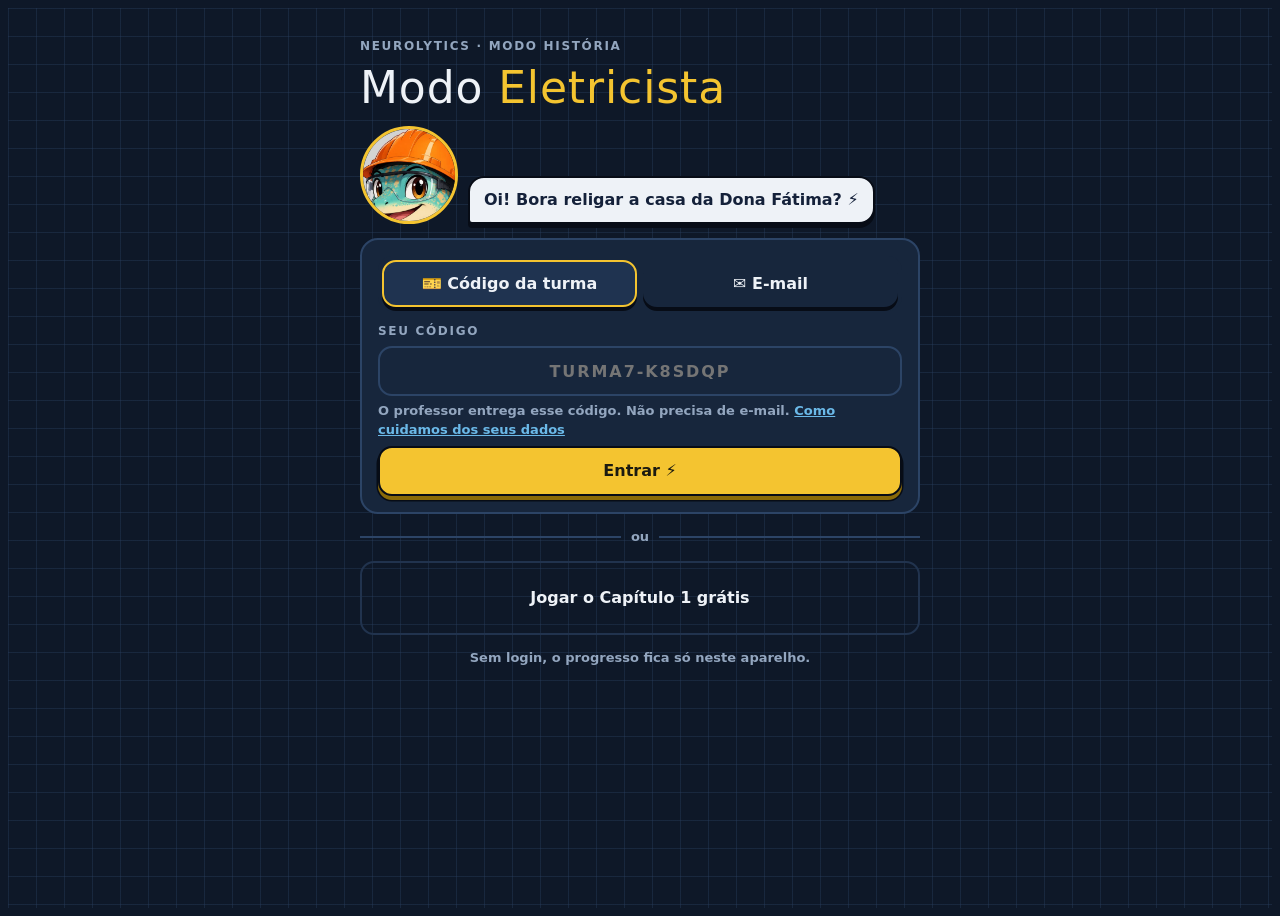
==== commit 0c6f86fe: "Merge pull request #13 from lizandrasilva-maker/etapa3-calculadora Etapa 3: cálculo com valores reai" ====
--- a/index.html
+++ b/index.html
@@ -13,7 +13,6 @@
 
 <!-- A ordem importa: cada módulo usa o que foi carregado antes. -->
 <script src="js/estado.js"></script>
-<script src="js/rede.js"></script>
 <script src="js/vendor/supabase-2.45.4.js"></script>
 <script src="js/nuvem.js"></script>
 <script src="js/motor.js"></script>
@@ -21,14 +20,10 @@
 <script src="js/multifilar.js"></script>
 <script src="js/planta.js"></script>
 <script src="js/conteudo.js"></script>
-<script src="js/cc.js"></script>
-<script src="js/lanterna.js"></script>
-<script src="js/cap1.js"></script>
 <script src="js/imagens.js"></script>
 <script src="js/historia.js"></script>
 <script src="js/telas.js"></script>
 <script src="js/fases.js"></script>
-<script src="js/aula.js"></script>
 <script src="js/carreira.js"></script>
 <script src="js/calculo.js"></script>
 <script src="js/calculadora.js"></script>
--- a/css/estilo.css
+++ b/css/estilo.css
@@ -297,25 +297,7 @@
 .album .card{width:100%}
 .danger{border-color:var(--fase);color:var(--fase)}
 .vn{position:relative;isolation:isolate;display:grid;grid-template-columns:minmax(0,46%) minmax(0,1fr);align-items:end;min-height:min(560px,calc(100dvh - 120px));border-radius:22px;overflow:hidden;border:2px solid var(--line);background:var(--bg)}
-/* Fundo das cenas: cenário do capítulo, SEM pessoas (a ilustração da oficina tem o Chico e a Ana desenhados
-   e aparecia atrás de qualquer personagem). Desenhado só com degradês; desfocado como cenário de fundo. */
-.vn::before{content:"";position:absolute;inset:-12px;z-index:-1;filter:blur(4px) brightness(.62) saturate(1.1);
-  /* Cap. 1: oficina ao entardecer — parede de ferramentas (painel perfurado), luminária e bancada */
-  background:radial-gradient(55% 38% at 72% 18%,rgba(255,190,110,.6),transparent 70%),
-    radial-gradient(circle at 2px 2px,rgba(0,0,0,.38) 1.4px,transparent 1.9px) 0 0/15px 15px,
-    linear-gradient(180deg,#6a4630 0%,#4a3224 60%,#2c1f19 60%,#1d1411 100%)}
-/* Cap. 2: condomínio à noite — prédios com janelas acesas */
-body[data-cap="cap2"] .vn::before{background:
-    radial-gradient(70% 30% at 50% 0%,rgba(107,185,232,.35),transparent 70%),
-    repeating-linear-gradient(90deg,transparent 0 16px,rgba(8,14,30,.92) 16px 24px),
-    repeating-linear-gradient(180deg,rgba(255,212,120,.6) 0 12px,rgba(8,14,30,.92) 12px 24px),
-    linear-gradient(180deg,#0a1330,#1b2d58)}
-/* Cap. 3: galpão da fábrica — pilares, luzes do teto e piso industrial */
-body[data-cap="cap3"] .vn::before{background:
-    radial-gradient(38% 26% at 22% 12%,rgba(255,214,130,.55),transparent 70%),
-    radial-gradient(38% 26% at 78% 12%,rgba(255,214,130,.5),transparent 70%),
-    repeating-linear-gradient(90deg,transparent 0 48px,rgba(18,28,32,.8) 48px 58px),
-    linear-gradient(180deg,#26393d 0%,#30504f 58%,#3c403b 58%,#232624 100%)}
+.vn::before{content:"";position:absolute;inset:-12px;z-index:-1;background:var(--art) center 25%/cover;filter:blur(5px) brightness(.5) saturate(1.1)}
 .vn::after{content:"";position:absolute;inset:0;z-index:-1;background:linear-gradient(180deg,transparent 40%,var(--bg))}
 .vn.me{grid-template-columns:minmax(0,1fr) minmax(0,40%)}
 .vn.me .vn-fig{order:2}
@@ -520,218 +502,3 @@
 .cerro{font-weight:800;color:#a3271c}
 .cmais summary{cursor:pointer;font-weight:900;color:#2f4a6e}
 .caviso{font-size:13px;font-weight:800;color:var(--muted);text-align:center}
-
-/* ================= CURTO-CIRCUITO REAL =================
-   Faísca no ponto do curto, fios do caminho incandescentes, bancada tremendo e a alavanca do disjuntor caindo.
-   Animação única (roda no desenho logo depois do curto). */
-svg.curto{animation:shake .32s 2}
-.wcurto{fill:none;stroke:#fff6c2;stroke-width:5;stroke-linecap:round;stroke-linejoin:round;pointer-events:none;
-  filter:drop-shadow(0 0 3px #ff8a1f) drop-shadow(0 0 7px #ff3d00);animation:fioQuente 1.5s ease-out forwards}
-@keyframes fioQuente{0%{opacity:1;stroke:#ffffff}30%{opacity:1;stroke:#ffc24a}100%{opacity:0;stroke:#ff3d00}}
-.faisca{pointer-events:none}
-.fz-flash{fill:#fffbe0;opacity:0;animation:fzFlash .5s ease-out}
-@keyframes fzFlash{0%{opacity:1;transform:scale(.2)}35%{opacity:.95}100%{opacity:0;transform:scale(1.7)}}
-.fz-raio{stroke:#ffe066;stroke-width:2.2;stroke-linecap:round;opacity:0;animation:fzRaio .42s ease-out}
-@keyframes fzRaio{0%{opacity:1;transform:scale(.1)}100%{opacity:0;transform:scale(1.45)}}
-.fz-part{fill:#ffd23f;opacity:0;animation:fzPart .85s cubic-bezier(.2,.7,.4,1)}
-@keyframes fzPart{0%{opacity:1;transform:translate(0,0)}100%{opacity:0;transform:translate(var(--dx),var(--dy))}}
-.fz-fumaca{fill:#a6aeb7;opacity:0;animation:fzFumaca 1.9s ease-out forwards}
-@keyframes fzFumaca{0%{opacity:.75;transform:translate(0,0) scale(.6)}100%{opacity:0;transform:translate(0,-36px) scale(2.3)}}
-.fz-marca{fill:#1a1208;opacity:0;animation:fzMarca .3s ease-out .3s forwards}
-@keyframes fzMarca{to{opacity:.55}}
-.alav-cai{animation:alavCai .38s cubic-bezier(.5,1.7,.5,1) .12s both}
-@keyframes alavCai{from{transform:translateY(-10px)}}
-.led-pisca{animation:blink .55s infinite}
-@media (prefers-reduced-motion:reduce){.wcurto{opacity:.7}.fz-marca{opacity:.55}}
-.alav-sobe{animation:alavSobe .3s cubic-bezier(.5,1.6,.5,1) both}
-@keyframes alavSobe{from{transform:translateY(10px)}}
-
-/* ================= MULTÍMETRO COM PONTEIRAS =================
-   Aparelho acima da bancada (corpo amarelo, visor, chave em V~, bornes VΩ e COM) e as pontas arrastáveis na bancada. */
-.mm{display:flex;flex-direction:column;gap:6px}
-.mm-corpo{align-self:center;width:min(100%,250px);display:flex;flex-direction:column;gap:8px;padding:10px 12px 12px;border-radius:16px;
-  background:linear-gradient(180deg,#ffd23f,#f2b72e 70%,#d99a17);border:2.5px solid var(--contorno);box-shadow:0 5px 0 var(--contorno)}
-.mm-lcd{display:flex;align-items:baseline;justify-content:flex-end;gap:6px;padding:8px 12px;border-radius:8px;background:var(--lcd);border:2px solid #4a5530;color:var(--lcdink);box-shadow:inset 0 2px 0 rgba(0,0,0,.18)}
-.mm-lcd b{font-family:ui-monospace,"Cascadia Mono",Consolas,monospace;font-size:30px;font-weight:700;letter-spacing:.04em;line-height:1;font-variant-numeric:tabular-nums}
-.mm-lcd small{font-weight:900;font-size:13px}
-.mm-baixo{display:flex;align-items:center;justify-content:space-between;gap:8px}
-.mm-dial{position:relative;width:46px;height:46px;border-radius:50%;background:radial-gradient(circle at 40% 35%,#5b646e,#2a2f36);border:2px solid #1c2025;display:grid;place-items:center}
-.mm-dial i{position:absolute;top:4px;left:50%;width:4px;height:18px;margin-left:-2px;border-radius:2px;background:#f4f6f8;transform-origin:50% 19px;transform:rotate(-35deg)}
-.mm-dial span{position:absolute;right:-30px;top:2px;font-weight:900;font-size:12px;color:#2a2108}
-.mm-bornes{display:flex;gap:12px}
-.mm-bornes span{display:flex;flex-direction:column;align-items:center;gap:2px;font-weight:900;font-size:11px;color:#2a2108}
-.mm-bornes i{width:18px;height:18px;border-radius:50%;border:3px solid #1c2025;display:block}
-.mm-bornes i.vr{background:#d33a2c}.mm-bornes i.pr{background:#2a2f36}
-.cabo-ponta{fill:none;stroke-width:3;stroke-linecap:round;pointer-events:none;filter:drop-shadow(0 1px 0 rgba(0,0,0,.45))}
-.ponta{cursor:grab}.ponta:active{cursor:grabbing}
-.ponta-hit{fill:transparent}
-.ponta-ok{fill:none;stroke:#7dff9e;stroke-width:1.6;opacity:.9}
-
-/* fios da bancada CC: vermelho no positivo, preto (com contorno claro) no negativo */
-.w.pos,.mw.pos{stroke:#d33a2c}.w.neg,.mw.neg{stroke:#2a2e35;filter:drop-shadow(0 0 .8px #c9d1db)}
-.pal .btn[data-cor="neg"] .sw8{outline:1.5px solid #c9d1db}
-
-/* ================= ACABAMENTO (estilo jogo de luta + neobrutalismo) =================
-   Mantém a identidade (fundo azul-noite, âmbar de ação, Bungee + Nunito) e reforça:
-   1) títulos em faixa amarela diagonal; 2) contorno de 3px e sombra chapada em diagonal;
-   3) cores fixas de significado: verde = acerto, vermelho = erro, azul = informação
-      (âmbar continua sendo ação e recompensa); 4) "Fase concluída" com fundo dividido em diagonal;
-   5) toque padronizado: o que é tocável sobe um pouco no passar do mouse e afunda ao pressionar. */
-:root{
-  --ok:#43b05c;--ok-ink:#07220f;--erro:#e24c3f;--erro-ink:#2b0905;--info:#5aaee6;
-  --sombra:3px 4px 0 var(--contorno);--sombra-alta:5px 7px 0 var(--contorno);--sombra-baixa:0 1px 0 var(--contorno);
-  --faixa:linear-gradient(180deg,#ffd84d,var(--amber) 55%,#e3a91b)}
-
-/* 1) faixas diagonais: o fundo é inclinado, o texto fica reto */
-.world>h2,.result h2,.result>.eyebrow,.goal .gi{position:relative;isolation:isolate;display:inline-block;margin:0}
-.world>h2::before,.result h2::before,.result>.eyebrow::before,.goal .gi::before{content:"";position:absolute;inset:0;z-index:-1;
-  background:var(--faixa);border:3px solid var(--contorno);border-radius:3px;box-shadow:var(--sombra);transform:skewX(-12deg)}
-.world>h2{color:#1b1a10;padding:6px 16px 5px;margin-left:6px;flex:0 1 auto;min-width:0;font-size:clamp(17px,5.2vw,21px);line-height:1.15}
-.result h2{color:#1b1a10;padding:9px 26px 8px;font-size:clamp(22px,7vw,30px);line-height:1.1;animation:faixaEntra .4s cubic-bezier(.2,.9,.3,1.3) both .05s}
-.result>.eyebrow{color:var(--amber);padding:4px 14px;letter-spacing:.22em}
-.result>.eyebrow::before{background:var(--contorno);border-color:var(--amber);box-shadow:none}
-.goal .gi{color:#1b1a10;padding:3px 9px 2px;margin:0 2px 0 3px;font-size:12px;padding-top:3px}
-.goal .gi::before{border-width:2px;box-shadow:2px 3px 0 var(--contorno)}
-/* o nome do capítulo no mapa já fica dentro de um cartão com arte: sem faixa */
-.chcard .world>h2{color:inherit;padding:0;margin:0;font-size:inherit}
-.chcard .world>h2::before{content:none}
-.vn-name{border:3px solid var(--contorno);border-radius:3px;box-shadow:var(--sombra);transform:skewX(-12deg);padding:5px 14px;background:var(--faixa)}
-@keyframes faixaEntra{from{opacity:0;transform:translateX(-40px) scaleX(.6)}}
-
-/* 2) contorno de 3px e sombra chapada em diagonal */
-.btn{border-width:2.5px;box-shadow:var(--sombra)}
-.btn.main{border:3px solid var(--contorno);box-shadow:4px 5px 0 var(--contorno);background:var(--faixa)}
-.btn.ghost{border-width:2.5px;box-shadow:none}
-.btn:disabled{box-shadow:none}
-.qcard,.chcard,.goal,.vn,.bubble,.toast,.valid,.cres{border:3px solid var(--contorno);box-shadow:var(--sombra)}
-.qcard{box-shadow:var(--sombra),inset 0 0 0 2px color-mix(in srgb,var(--info) 28%,transparent)}
-.vn,.chcard{box-shadow:4px 6px 0 var(--contorno)}
-.vn-box{border-width:3px;box-shadow:var(--sombra)}
-.toast{box-shadow:inset 0 0 0 2px var(--amber),var(--sombra)}
-.opt{border:3px solid var(--contorno);background:var(--panel2)}
-.card{box-shadow:5px 7px 0 var(--contorno),0 0 0 2px var(--contorno)}
-.mcard{border:3px solid var(--contorno);box-shadow:inset 0 0 0 2px color-mix(in srgb,var(--c) 55%,transparent),4px 6px 0 var(--contorno)}
-.mcard.breve{box-shadow:none}
-.char{border-color:var(--contorno);box-shadow:var(--sombra)}
-.char[aria-pressed="true"]{box-shadow:inset 0 0 0 3px var(--amber),var(--sombra)}
-
-/* 3) cores fixas de significado */
-.fb{border:3px solid var(--contorno);border-radius:12px;box-shadow:var(--sombra)}
-.fb.good{background:color-mix(in srgb,var(--ok) 24%,var(--panel));border-left:9px solid var(--ok)}
-.fb.bad{background:color-mix(in srgb,var(--erro) 22%,var(--panel));border-left:9px solid var(--erro)}
-.fb.info{background:color-mix(in srgb,var(--info) 20%,var(--panel));border-left:9px solid var(--info)}
-.opt.right{background:var(--ok);border-color:var(--contorno);color:var(--ok-ink);box-shadow:var(--sombra)}
-.opt.wrong{background:color-mix(in srgb,var(--erro) 26%,var(--panel));border-color:var(--contorno);box-shadow:inset 0 0 0 2px var(--erro)}
-.valid{background:color-mix(in srgb,var(--ok) 18%,var(--panel));border-left:9px solid var(--ok)}
-.valid.warn{background:color-mix(in srgb,var(--amber) 14%,var(--panel));border-left-color:var(--amber)}
-.cres.ok{background:color-mix(in srgb,var(--ok) 42%,var(--panel));border-left:9px solid var(--ok)}
-.cres.no{background:color-mix(in srgb,var(--erro) 40%,var(--panel));border-left:9px solid var(--erro)}
-.prog i.ok{background:var(--ok)}.prog i.no{background:var(--erro)}
-
-/* 4) fase concluída: fundo dividido em diagonal, como a tela de vitória */
-.result::after{content:"";position:absolute;z-index:-2;left:-16px;right:-16px;top:-12px;height:270px;
-  background:linear-gradient(160deg,color-mix(in srgb,var(--amber) 42%,#4a1a2c) 0 48.5%,var(--contorno) 48.5% 51.5%,color-mix(in srgb,#7d5cff 38%,var(--bg)) 51.5% 100%);
-  clip-path:polygon(0 0,100% 0,100% 80%,0 100%);animation:corta .45s cubic-bezier(.2,.9,.3,1) both}
-@keyframes corta{from{clip-path:polygon(0 0,0 0,0 100%,0 100%)}}
-
-/* 5) toque padronizado */
-.btn,.mcard,.char,.node .dot{transition:transform .12s ease,box-shadow .12s ease,background .2s,border-color .15s}
-@media (hover:hover){
-  .btn:not(:disabled):not(.ghost):hover,.char:hover{transform:translate(-1px,-2px);box-shadow:var(--sombra-alta)}
-  .btn.main:not(:disabled):hover{box-shadow:6px 8px 0 var(--contorno)}
-  .mcard:not(.breve):hover,.mcard:focus-visible{transform:translate(-1px,-3px);box-shadow:inset 0 0 0 2px var(--c),6px 9px 0 var(--contorno),0 0 22px color-mix(in srgb,var(--c) 35%,transparent)}
-  .node:not(.lock):hover .dot{transform:translate(-1px,-2px)}
-}
-.btn:not(:disabled):not(.ghost):active,.char:active{transform:translate(3px,4px);box-shadow:var(--sombra-baixa)}
-.btn.ghost:not(:disabled):active{transform:translate(1px,2px)}
-.mcard:not(.breve):active{transform:translate(3px,5px);box-shadow:inset 0 0 0 2px var(--c),var(--sombra-baixa)}
-.node:not(.lock):active .dot{transform:translate(2px,3px) scale(.96)}
-/* fase concluída: bolinha amarela com ícone em preto chapado, para nenhum ícone sumir no amarelo */
-.node.done .dot{background:var(--faixa);border-color:var(--amber)}
-.node.done .dot svg{filter:grayscale(1) contrast(1.6) brightness(.42)}
-/* mapa com mais destaque: bolinhas abertas com fundo mais claro, aro cobre vivo e ícone saltado;
-   a próxima fase brilha em âmbar e o nome dela fica âmbar; as travadas continuam apagadas */
-/* paleta única: toda fase aberta é amarela com ícone escuro (as estrelas mostram o que já foi feito) */
-.node:not(.lock) .dot{background:var(--faixa);border-color:var(--amber)}
-.node:not(.lock) .dot svg{filter:grayscale(1) contrast(3) brightness(.26)}
-.node.next .dot{border-color:var(--amber);animation:chama 1.6s ease-in-out infinite}
-.node.next .tt b{color:var(--amber)}
-@keyframes chama{0%,100%{box-shadow:0 0 0 3px var(--contorno),0 5px 0 3px var(--contorno),0 0 0 3px color-mix(in srgb,var(--amber) 0%,transparent)}
-  50%{box-shadow:0 0 0 3px var(--contorno),0 5px 0 3px var(--contorno),0 0 22px 7px color-mix(in srgb,var(--amber) 60%,transparent)}}
-.node.lock .dot{background:var(--panel)}
-/* ================= AULA (teoria) e ilustrações animadas ================= */
-.aula{display:flex;flex-direction:column;gap:12px}
-.aula-pontos{display:flex;gap:6px;justify-content:center}
-.aula-pontos i{width:22px;height:7px;border-radius:99px;background:color-mix(in srgb,var(--ink) 18%,transparent);border:1.5px solid var(--contorno)}
-.aula-pontos i.ok{background:var(--ok)}.aula-pontos i.cur{background:var(--amber);width:34px}
-.lousa{margin:0;border-radius:16px;border:3px solid var(--contorno);box-shadow:var(--sombra);overflow:hidden;
-  background:radial-gradient(120% 90% at 50% 0%,#1f3a52,#13283c 70%);animation:entraBaixo .3s ease-out both}
-.lousa svg{display:block;width:100%;height:auto}
-.aula-fala{display:flex;flex-direction:column;gap:8px;padding:12px 14px;border-radius:14px;background:var(--panel2);border:3px solid var(--contorno);box-shadow:var(--sombra)}
-.aula-fala p{margin:0;font-weight:800;line-height:1.45;text-wrap:pretty}
-.aula-quem{display:flex;align-items:center;gap:8px}
-.aula-quem svg{width:38px;height:38px;border-radius:50%;box-shadow:0 0 0 2px var(--amber)}
-.aula-quem b{font-family:var(--display);font-weight:400;font-size:14px;color:var(--amber)}
-.aula-fala .btn{align-self:flex-start}
-.sort-fig{max-width:420px;align-self:center;width:100%}
-#ilu{display:flex;justify-content:center}
-/* elementos das ilustrações */
-.af-t{fill:var(--ink);font:800 11px var(--body)}
-.af-tit{font:400 12px var(--display);fill:var(--amber)}
-.af-sub{fill:#b9c8da;font-weight:700}
-.af-escuro{fill:#1b1a10}
-.af-ok{fill:var(--ok);color:var(--ok)}.af-erro{fill:var(--erro);color:var(--erro)}.af-info{color:var(--info)}.af-amb{fill:var(--amber);color:var(--amber)}
-.af-seta{stroke:currentColor;color:#b9c8da;stroke-width:2.5;fill:none}
-.af-seta.af-ok{stroke:var(--ok)}.af-seta.af-erro{stroke:var(--erro)}.af-seta.af-info{stroke:var(--info)}.af-seta.af-amb{stroke:var(--amber)}
-.af-bola{fill:#22405e;stroke:var(--contorno);stroke-width:2.5}
-.af-cartao{fill:#1d3550;stroke:var(--contorno);stroke-width:2.5}
-.af-pilha{fill:#2f3b48;stroke:#eef2f7;stroke-width:1.5}.af-pilha-neg{fill:#c9a227}
-.af-metal{fill:#c9cfd8;stroke:#7c858f;stroke-width:1}
-.af-bulbo{fill:#3a4a5c;stroke:#eef2f7;stroke-width:2}.af-bulbo.on{fill:#ffe98a}
-.af-fil{fill:none;stroke:#8a96a6;stroke-width:2}.af-fil.on{stroke:#ff9d2e}
-.af-fio{fill:none;stroke:#d9894a;stroke-width:4;stroke-linecap:round;stroke-linejoin:round}
-.af-fio.vermelho{stroke:var(--erro)}
-.af-fluxo{fill:none;stroke:#fff3a8;stroke-width:4;stroke-linecap:round;stroke-dasharray:0 14;animation:afFlui .7s linear infinite}
-.af-fluxo.rev{animation-direction:reverse}.af-fluxo.parado{display:none}
-.af-fluxo.agua{stroke:#bfe6ff}.af-fluxo.fina{animation-duration:1.4s}
-@keyframes afFlui{to{stroke-dashoffset:-14}}
-.af-cano{fill:none;stroke:#7c858f;stroke-width:12}.af-cano.fino{stroke-width:5}
-.af-caixa{fill:#24415f;stroke:#c9cfd8;stroke-width:2}.af-agua{fill:#3d8fd1;opacity:.75}
-.af-cota{stroke:var(--amber);stroke-width:2;stroke-dasharray:4 3}
-.af-chave{stroke:#eef2f7;stroke-width:4;stroke-linecap:round}
-.af-pos{fill:#ff8a7a;stroke:var(--contorno);stroke-width:1.5}.af-neg{fill:#7cc4ff;stroke:var(--contorno);stroke-width:1.5}.af-neu{fill:#8a96a6;stroke:var(--contorno);stroke-width:1.5}
-.af-orb{fill:none;stroke:color-mix(in srgb,var(--info) 45%,transparent);stroke-width:1.5}
-.af-eletron{offset-rotate:0deg;animation:afOrbita 3.9s linear infinite}
-@keyframes afOrbita{from{offset-distance:0%}to{offset-distance:100%}}
-.af-cabelo{fill:#3b2a1e;stroke:#20150e;stroke-width:2}.af-pente{fill:#e24c3f}
-.af-pula{animation:afPula 1.5s ease-in-out infinite}
-@keyframes afPula{0%{transform:translate(-30px,0);opacity:0}30%{opacity:1}100%{transform:translate(70px,8px);opacity:0}}
-.af-afasta{animation:afAfasta 1.6s ease-in-out infinite alternate}.af-afasta.r{animation-name:afAfastaR}
-@keyframes afAfasta{to{transform:translateX(-14px)}}@keyframes afAfastaR{to{transform:translateX(14px)}}
-.af-junta{animation:afJunta 1.6s ease-in-out infinite alternate}.af-junta.r{animation-name:afJuntaR}
-@keyframes afJunta{to{transform:translateX(12px)}}@keyframes afJuntaR{to{transform:translateX(-12px)}}
-.af-mao{fill:#c58b62;stroke:#7a4e33;stroke-width:2}.af-porta{fill:#7a4a1f}
-.af-raio{fill:none;stroke:#fff3a8;stroke-width:3;stroke-linejoin:round}
-.af-pisca{animation:afPisca 1.2s steps(1) infinite}
-@keyframes afPisca{0%,60%{opacity:0}61%,80%{opacity:1}81%{opacity:.2}90%{opacity:1}}
-.af-deriva{animation:afDeriva 2.4s linear infinite}
-@keyframes afDeriva{from{transform:translateX(-10px)}to{transform:translateX(10px)}}
-.af-treme{animation:afTreme .35s ease-in-out infinite alternate}
-@keyframes afTreme{to{transform:translate(1.5px,-1px)}}
-.af-capa{fill:#eef2f7;stroke:var(--contorno);stroke-width:2.5}.af-cobre{fill:#c87533;stroke:#7a4219;stroke-width:1.5}.af-cobre.fio{fill:#d98a45}
-.af-copo{fill:none;stroke:#c9e4f5;stroke-width:3}
-.af-amostra{fill:#2a3f58;stroke:#c9cfd8;stroke-width:2;stroke-dasharray:5 3}
-.af-ponta{stroke:var(--erro);stroke-width:4;stroke-linecap:round}
-.af-barra{fill:#c9cfd8;stroke:var(--contorno);stroke-width:2}.af-barra.luz{fill:var(--amber)}.af-barra.calor{fill:#e06a3a}
-.af-cresce{transform-box:fill-box;transform-origin:left;animation:afCresce .8s ease-out both .2s}
-@keyframes afCresce{from{transform:scaleX(0)}}
-.af-pulsa{animation:afPulsa 1.6s ease-in-out infinite alternate}
-@keyframes afPulsa{from{opacity:.65}to{opacity:1}}
-.af-entra{animation:entraBaixo .45s ease-out both}
-/* tela da rede elétrica */
-.rede-grupo{display:flex;flex-direction:column;gap:8px}
-.rede-seg{display:grid;grid-template-columns:1fr;gap:8px}
-.rede-seg .btn{text-align:left}.rede-seg .btn[aria-pressed="true"]{background:var(--faixa);color:#1b1a10;border-color:var(--contorno)}
-.rede-seg .btn[aria-pressed="true"] small{color:#3b3410}
-.af-led{fill:#5a2a24;stroke:#eef2f7;stroke-width:1.5}.af-led.on{fill:#ff6b4a}
-.af-perna{stroke:#c9cfd8;stroke-width:2}
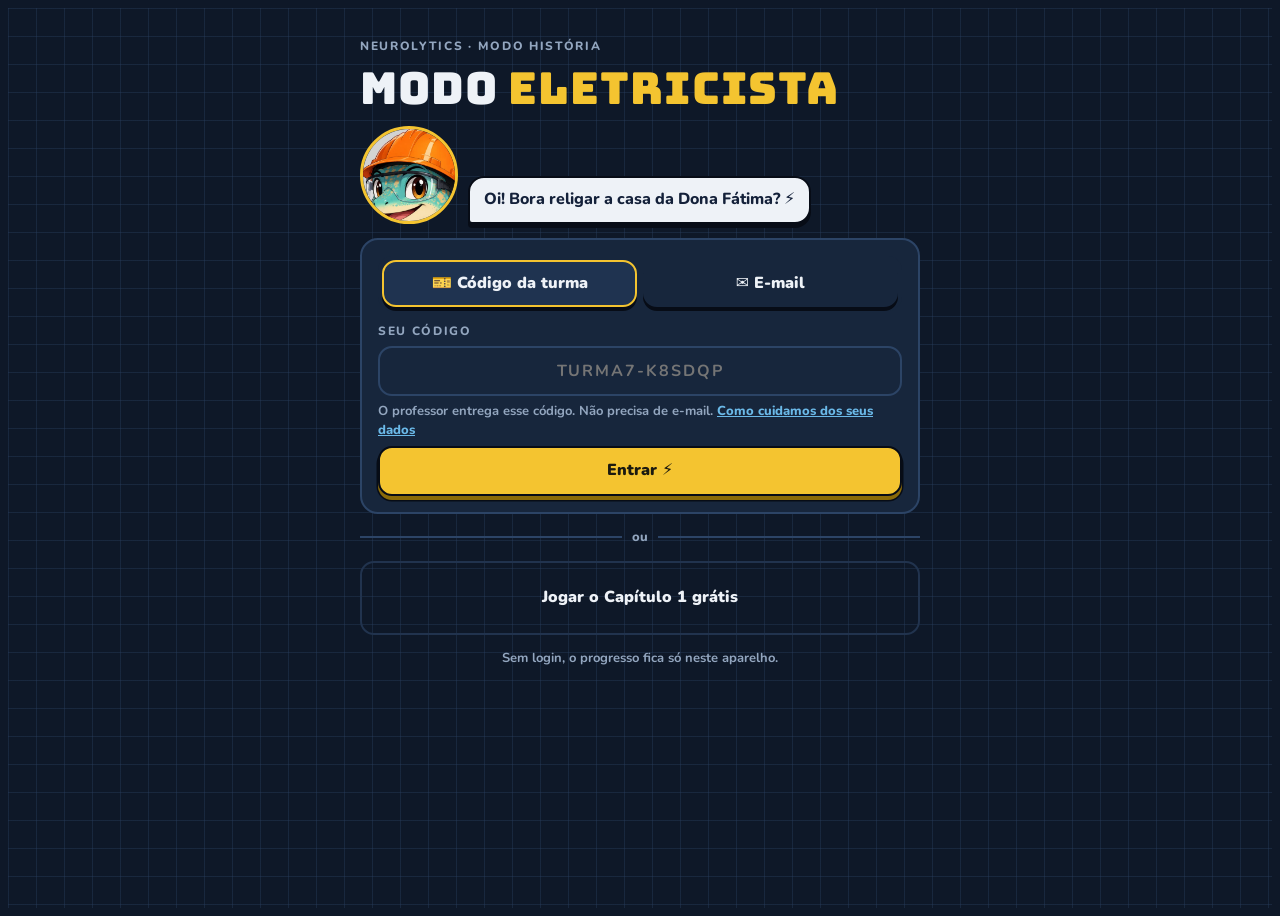
==== commit 8108ff21: "Merge pull request #24 from lizandrasilva-maker/pilha-e-lanterna Missão Pilha e Lanterna: simulador " ====
--- a/index.html
+++ b/index.html
@@ -20,6 +20,8 @@
 <script src="js/multifilar.js"></script>
 <script src="js/planta.js"></script>
 <script src="js/conteudo.js"></script>
+<script src="js/cc.js"></script>
+<script src="js/lanterna.js"></script>
 <script src="js/imagens.js"></script>
 <script src="js/historia.js"></script>
 <script src="js/telas.js"></script>
--- a/css/estilo.css
+++ b/css/estilo.css
@@ -297,7 +297,25 @@
 .album .card{width:100%}
 .danger{border-color:var(--fase);color:var(--fase)}
 .vn{position:relative;isolation:isolate;display:grid;grid-template-columns:minmax(0,46%) minmax(0,1fr);align-items:end;min-height:min(560px,calc(100dvh - 120px));border-radius:22px;overflow:hidden;border:2px solid var(--line);background:var(--bg)}
-.vn::before{content:"";position:absolute;inset:-12px;z-index:-1;background:var(--art) center 25%/cover;filter:blur(5px) brightness(.5) saturate(1.1)}
+/* Fundo das cenas: cenário do capítulo, SEM pessoas (a ilustração da oficina tem o Chico e a Ana desenhados
+   e aparecia atrás de qualquer personagem). Desenhado só com degradês; desfocado como cenário de fundo. */
+.vn::before{content:"";position:absolute;inset:-12px;z-index:-1;filter:blur(4px) brightness(.62) saturate(1.1);
+  /* Cap. 1: oficina ao entardecer — parede de ferramentas (painel perfurado), luminária e bancada */
+  background:radial-gradient(55% 38% at 72% 18%,rgba(255,190,110,.6),transparent 70%),
+    radial-gradient(circle at 2px 2px,rgba(0,0,0,.38) 1.4px,transparent 1.9px) 0 0/15px 15px,
+    linear-gradient(180deg,#6a4630 0%,#4a3224 60%,#2c1f19 60%,#1d1411 100%)}
+/* Cap. 2: condomínio à noite — prédios com janelas acesas */
+body[data-cap="cap2"] .vn::before{background:
+    radial-gradient(70% 30% at 50% 0%,rgba(107,185,232,.35),transparent 70%),
+    repeating-linear-gradient(90deg,transparent 0 16px,rgba(8,14,30,.92) 16px 24px),
+    repeating-linear-gradient(180deg,rgba(255,212,120,.6) 0 12px,rgba(8,14,30,.92) 12px 24px),
+    linear-gradient(180deg,#0a1330,#1b2d58)}
+/* Cap. 3: galpão da fábrica — pilares, luzes do teto e piso industrial */
+body[data-cap="cap3"] .vn::before{background:
+    radial-gradient(38% 26% at 22% 12%,rgba(255,214,130,.55),transparent 70%),
+    radial-gradient(38% 26% at 78% 12%,rgba(255,214,130,.5),transparent 70%),
+    repeating-linear-gradient(90deg,transparent 0 48px,rgba(18,28,32,.8) 48px 58px),
+    linear-gradient(180deg,#26393d 0%,#30504f 58%,#3c403b 58%,#232624 100%)}
 .vn::after{content:"";position:absolute;inset:0;z-index:-1;background:linear-gradient(180deg,transparent 40%,var(--bg))}
 .vn.me{grid-template-columns:minmax(0,1fr) minmax(0,40%)}
 .vn.me .vn-fig{order:2}
@@ -502,3 +520,53 @@
 .cerro{font-weight:800;color:#a3271c}
 .cmais summary{cursor:pointer;font-weight:900;color:#2f4a6e}
 .caviso{font-size:13px;font-weight:800;color:var(--muted);text-align:center}
+
+/* ================= CURTO-CIRCUITO REAL =================
+   Faísca no ponto do curto, fios do caminho incandescentes, bancada tremendo e a alavanca do disjuntor caindo.
+   Animação única (roda no desenho logo depois do curto). */
+svg.curto{animation:shake .32s 2}
+.wcurto{fill:none;stroke:#fff6c2;stroke-width:5;stroke-linecap:round;stroke-linejoin:round;pointer-events:none;
+  filter:drop-shadow(0 0 3px #ff8a1f) drop-shadow(0 0 7px #ff3d00);animation:fioQuente 1.5s ease-out forwards}
+@keyframes fioQuente{0%{opacity:1;stroke:#ffffff}30%{opacity:1;stroke:#ffc24a}100%{opacity:0;stroke:#ff3d00}}
+.faisca{pointer-events:none}
+.fz-flash{fill:#fffbe0;opacity:0;animation:fzFlash .5s ease-out}
+@keyframes fzFlash{0%{opacity:1;transform:scale(.2)}35%{opacity:.95}100%{opacity:0;transform:scale(1.7)}}
+.fz-raio{stroke:#ffe066;stroke-width:2.2;stroke-linecap:round;opacity:0;animation:fzRaio .42s ease-out}
+@keyframes fzRaio{0%{opacity:1;transform:scale(.1)}100%{opacity:0;transform:scale(1.45)}}
+.fz-part{fill:#ffd23f;opacity:0;animation:fzPart .85s cubic-bezier(.2,.7,.4,1)}
+@keyframes fzPart{0%{opacity:1;transform:translate(0,0)}100%{opacity:0;transform:translate(var(--dx),var(--dy))}}
+.fz-fumaca{fill:#a6aeb7;opacity:0;animation:fzFumaca 1.9s ease-out forwards}
+@keyframes fzFumaca{0%{opacity:.75;transform:translate(0,0) scale(.6)}100%{opacity:0;transform:translate(0,-36px) scale(2.3)}}
+.fz-marca{fill:#1a1208;opacity:0;animation:fzMarca .3s ease-out .3s forwards}
+@keyframes fzMarca{to{opacity:.55}}
+.alav-cai{animation:alavCai .38s cubic-bezier(.5,1.7,.5,1) .12s both}
+@keyframes alavCai{from{transform:translateY(-10px)}}
+.led-pisca{animation:blink .55s infinite}
+@media (prefers-reduced-motion:reduce){.wcurto{opacity:.7}.fz-marca{opacity:.55}}
+.alav-sobe{animation:alavSobe .3s cubic-bezier(.5,1.6,.5,1) both}
+@keyframes alavSobe{from{transform:translateY(10px)}}
+
+/* ================= MULTÍMETRO COM PONTEIRAS =================
+   Aparelho acima da bancada (corpo amarelo, visor, chave em V~, bornes VΩ e COM) e as pontas arrastáveis na bancada. */
+.mm{display:flex;flex-direction:column;gap:6px}
+.mm-corpo{align-self:center;width:min(100%,250px);display:flex;flex-direction:column;gap:8px;padding:10px 12px 12px;border-radius:16px;
+  background:linear-gradient(180deg,#ffd23f,#f2b72e 70%,#d99a17);border:2.5px solid var(--contorno);box-shadow:0 5px 0 var(--contorno)}
+.mm-lcd{display:flex;align-items:baseline;justify-content:flex-end;gap:6px;padding:8px 12px;border-radius:8px;background:var(--lcd);border:2px solid #4a5530;color:var(--lcdink);box-shadow:inset 0 2px 0 rgba(0,0,0,.18)}
+.mm-lcd b{font-family:ui-monospace,"Cascadia Mono",Consolas,monospace;font-size:30px;font-weight:700;letter-spacing:.04em;line-height:1;font-variant-numeric:tabular-nums}
+.mm-lcd small{font-weight:900;font-size:13px}
+.mm-baixo{display:flex;align-items:center;justify-content:space-between;gap:8px}
+.mm-dial{position:relative;width:46px;height:46px;border-radius:50%;background:radial-gradient(circle at 40% 35%,#5b646e,#2a2f36);border:2px solid #1c2025;display:grid;place-items:center}
+.mm-dial i{position:absolute;top:4px;left:50%;width:4px;height:18px;margin-left:-2px;border-radius:2px;background:#f4f6f8;transform-origin:50% 19px;transform:rotate(-35deg)}
+.mm-dial span{position:absolute;right:-30px;top:2px;font-weight:900;font-size:12px;color:#2a2108}
+.mm-bornes{display:flex;gap:12px}
+.mm-bornes span{display:flex;flex-direction:column;align-items:center;gap:2px;font-weight:900;font-size:11px;color:#2a2108}
+.mm-bornes i{width:18px;height:18px;border-radius:50%;border:3px solid #1c2025;display:block}
+.mm-bornes i.vr{background:#d33a2c}.mm-bornes i.pr{background:#2a2f36}
+.cabo-ponta{fill:none;stroke-width:3;stroke-linecap:round;pointer-events:none;filter:drop-shadow(0 1px 0 rgba(0,0,0,.45))}
+.ponta{cursor:grab}.ponta:active{cursor:grabbing}
+.ponta-hit{fill:transparent}
+.ponta-ok{fill:none;stroke:#7dff9e;stroke-width:1.6;opacity:.9}
+
+/* fios da bancada CC: vermelho no positivo, preto (com contorno claro) no negativo */
+.w.pos,.mw.pos{stroke:#d33a2c}.w.neg,.mw.neg{stroke:#2a2e35;filter:drop-shadow(0 0 .8px #c9d1db)}
+.pal .btn[data-cor="neg"] .sw8{outline:1.5px solid #c9d1db}
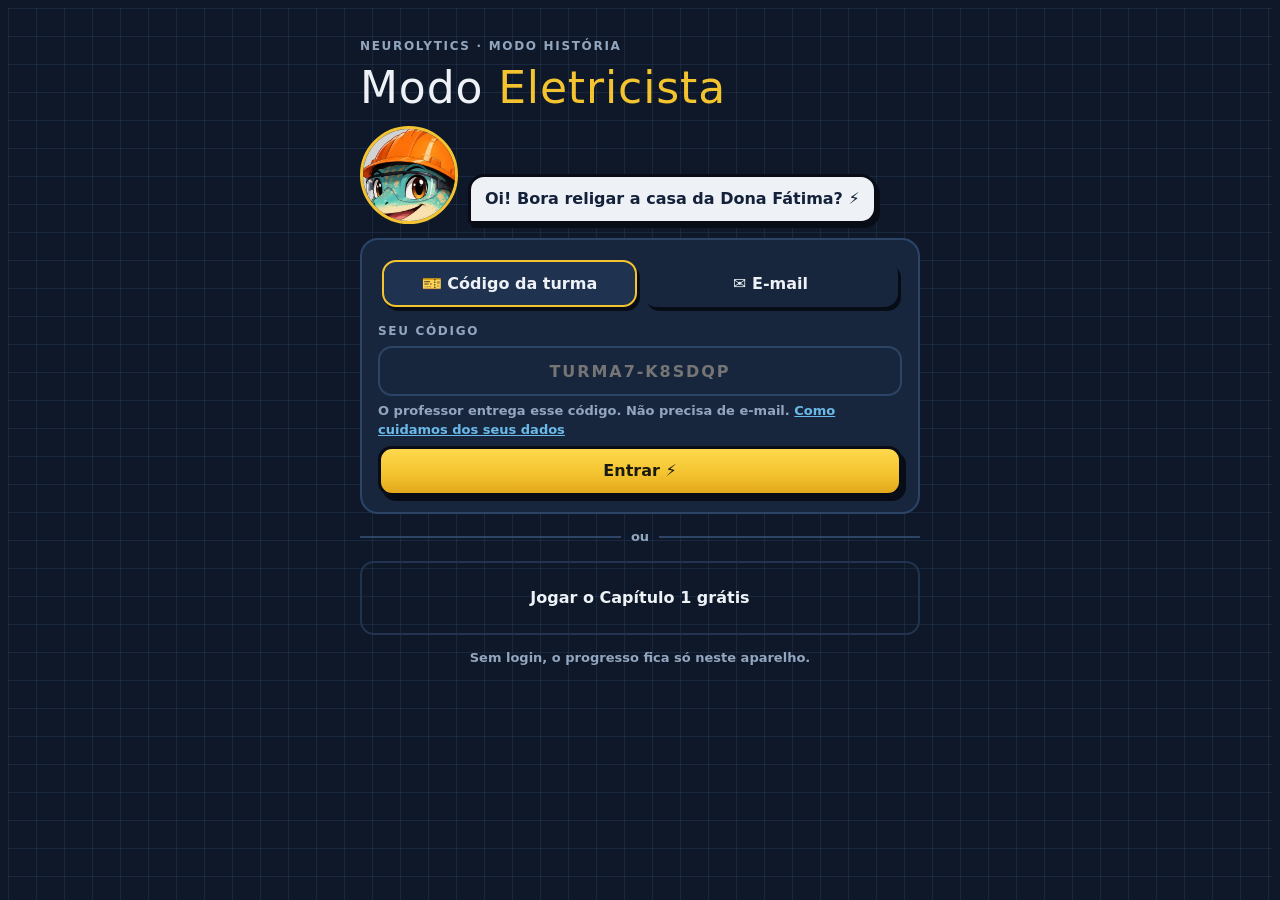
==== commit 64026fbb: "Merge pull request #26 from lizandrasilva-maker/cap1-cc-e-rede Rede configurável e Capítulo 1 só de " ====
--- a/index.html
+++ b/index.html
@@ -13,6 +13,7 @@
 
 <!-- A ordem importa: cada módulo usa o que foi carregado antes. -->
 <script src="js/estado.js"></script>
+<script src="js/rede.js"></script>
 <script src="js/vendor/supabase-2.45.4.js"></script>
 <script src="js/nuvem.js"></script>
 <script src="js/motor.js"></script>
@@ -22,10 +23,12 @@
 <script src="js/conteudo.js"></script>
 <script src="js/cc.js"></script>
 <script src="js/lanterna.js"></script>
+<script src="js/cap1.js"></script>
 <script src="js/imagens.js"></script>
 <script src="js/historia.js"></script>
 <script src="js/telas.js"></script>
 <script src="js/fases.js"></script>
+<script src="js/aula.js"></script>
 <script src="js/carreira.js"></script>
 <script src="js/calculo.js"></script>
 <script src="js/calculadora.js"></script>
--- a/css/estilo.css
+++ b/css/estilo.css
@@ -570,3 +570,168 @@
 /* fios da bancada CC: vermelho no positivo, preto (com contorno claro) no negativo */
 .w.pos,.mw.pos{stroke:#d33a2c}.w.neg,.mw.neg{stroke:#2a2e35;filter:drop-shadow(0 0 .8px #c9d1db)}
 .pal .btn[data-cor="neg"] .sw8{outline:1.5px solid #c9d1db}
+
+/* ================= ACABAMENTO (estilo jogo de luta + neobrutalismo) =================
+   Mantém a identidade (fundo azul-noite, âmbar de ação, Bungee + Nunito) e reforça:
+   1) títulos em faixa amarela diagonal; 2) contorno de 3px e sombra chapada em diagonal;
+   3) cores fixas de significado: verde = acerto, vermelho = erro, azul = informação
+      (âmbar continua sendo ação e recompensa); 4) "Fase concluída" com fundo dividido em diagonal;
+   5) toque padronizado: o que é tocável sobe um pouco no passar do mouse e afunda ao pressionar. */
+:root{
+  --ok:#43b05c;--ok-ink:#07220f;--erro:#e24c3f;--erro-ink:#2b0905;--info:#5aaee6;
+  --sombra:3px 4px 0 var(--contorno);--sombra-alta:5px 7px 0 var(--contorno);--sombra-baixa:0 1px 0 var(--contorno);
+  --faixa:linear-gradient(180deg,#ffd84d,var(--amber) 55%,#e3a91b)}
+
+/* 1) faixas diagonais: o fundo é inclinado, o texto fica reto */
+.world>h2,.result h2,.result>.eyebrow,.goal .gi{position:relative;isolation:isolate;display:inline-block;margin:0}
+.world>h2::before,.result h2::before,.result>.eyebrow::before,.goal .gi::before{content:"";position:absolute;inset:0;z-index:-1;
+  background:var(--faixa);border:3px solid var(--contorno);border-radius:3px;box-shadow:var(--sombra);transform:skewX(-12deg)}
+.world>h2{color:#1b1a10;padding:6px 16px 5px;margin-left:6px;flex:0 1 auto;min-width:0;font-size:clamp(17px,5.2vw,21px);line-height:1.15}
+.result h2{color:#1b1a10;padding:9px 26px 8px;font-size:clamp(22px,7vw,30px);line-height:1.1;animation:faixaEntra .4s cubic-bezier(.2,.9,.3,1.3) both .05s}
+.result>.eyebrow{color:var(--amber);padding:4px 14px;letter-spacing:.22em}
+.result>.eyebrow::before{background:var(--contorno);border-color:var(--amber);box-shadow:none}
+.goal .gi{color:#1b1a10;padding:3px 9px 2px;margin:0 2px 0 3px;font-size:12px;padding-top:3px}
+.goal .gi::before{border-width:2px;box-shadow:2px 3px 0 var(--contorno)}
+/* o nome do capítulo no mapa já fica dentro de um cartão com arte: sem faixa */
+.chcard .world>h2{color:inherit;padding:0;margin:0;font-size:inherit}
+.chcard .world>h2::before{content:none}
+.vn-name{border:3px solid var(--contorno);border-radius:3px;box-shadow:var(--sombra);transform:skewX(-12deg);padding:5px 14px;background:var(--faixa)}
+@keyframes faixaEntra{from{opacity:0;transform:translateX(-40px) scaleX(.6)}}
+
+/* 2) contorno de 3px e sombra chapada em diagonal */
+.btn{border-width:2.5px;box-shadow:var(--sombra)}
+.btn.main{border:3px solid var(--contorno);box-shadow:4px 5px 0 var(--contorno);background:var(--faixa)}
+.btn.ghost{border-width:2.5px;box-shadow:none}
+.btn:disabled{box-shadow:none}
+.qcard,.chcard,.goal,.vn,.bubble,.toast,.valid,.cres{border:3px solid var(--contorno);box-shadow:var(--sombra)}
+.qcard{box-shadow:var(--sombra),inset 0 0 0 2px color-mix(in srgb,var(--info) 28%,transparent)}
+.vn,.chcard{box-shadow:4px 6px 0 var(--contorno)}
+.vn-box{border-width:3px;box-shadow:var(--sombra)}
+.toast{box-shadow:inset 0 0 0 2px var(--amber),var(--sombra)}
+.opt{border:3px solid var(--contorno);background:var(--panel2)}
+.card{box-shadow:5px 7px 0 var(--contorno),0 0 0 2px var(--contorno)}
+.mcard{border:3px solid var(--contorno);box-shadow:inset 0 0 0 2px color-mix(in srgb,var(--c) 55%,transparent),4px 6px 0 var(--contorno)}
+.mcard.breve{box-shadow:none}
+.char{border-color:var(--contorno);box-shadow:var(--sombra)}
+.char[aria-pressed="true"]{box-shadow:inset 0 0 0 3px var(--amber),var(--sombra)}
+
+/* 3) cores fixas de significado */
+.fb{border:3px solid var(--contorno);border-radius:12px;box-shadow:var(--sombra)}
+.fb.good{background:color-mix(in srgb,var(--ok) 24%,var(--panel));border-left:9px solid var(--ok)}
+.fb.bad{background:color-mix(in srgb,var(--erro) 22%,var(--panel));border-left:9px solid var(--erro)}
+.fb.info{background:color-mix(in srgb,var(--info) 20%,var(--panel));border-left:9px solid var(--info)}
+.opt.right{background:var(--ok);border-color:var(--contorno);color:var(--ok-ink);box-shadow:var(--sombra)}
+.opt.wrong{background:color-mix(in srgb,var(--erro) 26%,var(--panel));border-color:var(--contorno);box-shadow:inset 0 0 0 2px var(--erro)}
+.valid{background:color-mix(in srgb,var(--ok) 18%,var(--panel));border-left:9px solid var(--ok)}
+.valid.warn{background:color-mix(in srgb,var(--amber) 14%,var(--panel));border-left-color:var(--amber)}
+.cres.ok{background:color-mix(in srgb,var(--ok) 42%,var(--panel));border-left:9px solid var(--ok)}
+.cres.no{background:color-mix(in srgb,var(--erro) 40%,var(--panel));border-left:9px solid var(--erro)}
+.prog i.ok{background:var(--ok)}.prog i.no{background:var(--erro)}
+
+/* 4) fase concluída: fundo dividido em diagonal, como a tela de vitória */
+.result::after{content:"";position:absolute;z-index:-2;left:-16px;right:-16px;top:-12px;height:270px;
+  background:linear-gradient(160deg,color-mix(in srgb,var(--amber) 42%,#4a1a2c) 0 48.5%,var(--contorno) 48.5% 51.5%,color-mix(in srgb,#7d5cff 38%,var(--bg)) 51.5% 100%);
+  clip-path:polygon(0 0,100% 0,100% 80%,0 100%);animation:corta .45s cubic-bezier(.2,.9,.3,1) both}
+@keyframes corta{from{clip-path:polygon(0 0,0 0,0 100%,0 100%)}}
+
+/* 5) toque padronizado */
+.btn,.mcard,.char,.node .dot{transition:transform .12s ease,box-shadow .12s ease,background .2s,border-color .15s}
+@media (hover:hover){
+  .btn:not(:disabled):not(.ghost):hover,.char:hover{transform:translate(-1px,-2px);box-shadow:var(--sombra-alta)}
+  .btn.main:not(:disabled):hover{box-shadow:6px 8px 0 var(--contorno)}
+  .mcard:not(.breve):hover,.mcard:focus-visible{transform:translate(-1px,-3px);box-shadow:inset 0 0 0 2px var(--c),6px 9px 0 var(--contorno),0 0 22px color-mix(in srgb,var(--c) 35%,transparent)}
+  .node:not(.lock):hover .dot{transform:translate(-1px,-2px)}
+}
+.btn:not(:disabled):not(.ghost):active,.char:active{transform:translate(3px,4px);box-shadow:var(--sombra-baixa)}
+.btn.ghost:not(:disabled):active{transform:translate(1px,2px)}
+.mcard:not(.breve):active{transform:translate(3px,5px);box-shadow:inset 0 0 0 2px var(--c),var(--sombra-baixa)}
+.node:not(.lock):active .dot{transform:translate(2px,3px) scale(.96)}
+/* fase concluída: bolinha amarela com ícone em preto chapado, para nenhum ícone sumir no amarelo */
+.node.done .dot{background:var(--faixa);border-color:var(--amber)}
+.node.done .dot svg{filter:grayscale(1) contrast(1.6) brightness(.42)}
+/* mapa com mais destaque: bolinhas abertas com fundo mais claro, aro cobre vivo e ícone saltado;
+   a próxima fase brilha em âmbar e o nome dela fica âmbar; as travadas continuam apagadas */
+/* paleta única: toda fase aberta é amarela com ícone escuro (as estrelas mostram o que já foi feito) */
+.node:not(.lock) .dot{background:var(--faixa);border-color:var(--amber)}
+.node:not(.lock) .dot svg{filter:grayscale(1) contrast(3) brightness(.26)}
+.node.next .dot{border-color:var(--amber);animation:chama 1.6s ease-in-out infinite}
+.node.next .tt b{color:var(--amber)}
+@keyframes chama{0%,100%{box-shadow:0 0 0 3px var(--contorno),0 5px 0 3px var(--contorno),0 0 0 3px color-mix(in srgb,var(--amber) 0%,transparent)}
+  50%{box-shadow:0 0 0 3px var(--contorno),0 5px 0 3px var(--contorno),0 0 22px 7px color-mix(in srgb,var(--amber) 60%,transparent)}}
+.node.lock .dot{background:var(--panel)}
+/* ================= AULA (teoria) e ilustrações animadas ================= */
+.aula{display:flex;flex-direction:column;gap:12px}
+.aula-pontos{display:flex;gap:6px;justify-content:center}
+.aula-pontos i{width:22px;height:7px;border-radius:99px;background:color-mix(in srgb,var(--ink) 18%,transparent);border:1.5px solid var(--contorno)}
+.aula-pontos i.ok{background:var(--ok)}.aula-pontos i.cur{background:var(--amber);width:34px}
+.lousa{margin:0;border-radius:16px;border:3px solid var(--contorno);box-shadow:var(--sombra);overflow:hidden;
+  background:radial-gradient(120% 90% at 50% 0%,#1f3a52,#13283c 70%);animation:entraBaixo .3s ease-out both}
+.lousa svg{display:block;width:100%;height:auto}
+.aula-fala{display:flex;flex-direction:column;gap:8px;padding:12px 14px;border-radius:14px;background:var(--panel2);border:3px solid var(--contorno);box-shadow:var(--sombra)}
+.aula-fala p{margin:0;font-weight:800;line-height:1.45;text-wrap:pretty}
+.aula-quem{display:flex;align-items:center;gap:8px}
+.aula-quem svg{width:38px;height:38px;border-radius:50%;box-shadow:0 0 0 2px var(--amber)}
+.aula-quem b{font-family:var(--display);font-weight:400;font-size:14px;color:var(--amber)}
+.aula-fala .btn{align-self:flex-start}
+.sort-fig{max-width:420px;align-self:center;width:100%}
+#ilu{display:flex;justify-content:center}
+/* elementos das ilustrações */
+.af-t{fill:var(--ink);font:800 11px var(--body)}
+.af-tit{font:400 12px var(--display);fill:var(--amber)}
+.af-sub{fill:#b9c8da;font-weight:700}
+.af-escuro{fill:#1b1a10}
+.af-ok{fill:var(--ok);color:var(--ok)}.af-erro{fill:var(--erro);color:var(--erro)}.af-info{color:var(--info)}.af-amb{fill:var(--amber);color:var(--amber)}
+.af-seta{stroke:currentColor;color:#b9c8da;stroke-width:2.5;fill:none}
+.af-seta.af-ok{stroke:var(--ok)}.af-seta.af-erro{stroke:var(--erro)}.af-seta.af-info{stroke:var(--info)}.af-seta.af-amb{stroke:var(--amber)}
+.af-bola{fill:#22405e;stroke:var(--contorno);stroke-width:2.5}
+.af-cartao{fill:#1d3550;stroke:var(--contorno);stroke-width:2.5}
+.af-pilha{fill:#2f3b48;stroke:#eef2f7;stroke-width:1.5}.af-pilha-neg{fill:#c9a227}
+.af-metal{fill:#c9cfd8;stroke:#7c858f;stroke-width:1}
+.af-bulbo{fill:#3a4a5c;stroke:#eef2f7;stroke-width:2}.af-bulbo.on{fill:#ffe98a}
+.af-fil{fill:none;stroke:#8a96a6;stroke-width:2}.af-fil.on{stroke:#ff9d2e}
+.af-fio{fill:none;stroke:#d9894a;stroke-width:4;stroke-linecap:round;stroke-linejoin:round}
+.af-fio.vermelho{stroke:var(--erro)}
+.af-fluxo{fill:none;stroke:#fff3a8;stroke-width:4;stroke-linecap:round;stroke-dasharray:0 14;animation:afFlui .7s linear infinite}
+.af-fluxo.rev{animation-direction:reverse}.af-fluxo.parado{display:none}
+.af-fluxo.agua{stroke:#bfe6ff}.af-fluxo.fina{animation-duration:1.4s}
+@keyframes afFlui{to{stroke-dashoffset:-14}}
+.af-cano{fill:none;stroke:#7c858f;stroke-width:12}.af-cano.fino{stroke-width:5}
+.af-caixa{fill:#24415f;stroke:#c9cfd8;stroke-width:2}.af-agua{fill:#3d8fd1;opacity:.75}
+.af-cota{stroke:var(--amber);stroke-width:2;stroke-dasharray:4 3}
+.af-chave{stroke:#eef2f7;stroke-width:4;stroke-linecap:round}
+.af-pos{fill:#ff8a7a;stroke:var(--contorno);stroke-width:1.5}.af-neg{fill:#7cc4ff;stroke:var(--contorno);stroke-width:1.5}.af-neu{fill:#8a96a6;stroke:var(--contorno);stroke-width:1.5}
+.af-orb{fill:none;stroke:color-mix(in srgb,var(--info) 45%,transparent);stroke-width:1.5}
+.af-eletron{offset-rotate:0deg;animation:afOrbita 3.9s linear infinite}
+@keyframes afOrbita{from{offset-distance:0%}to{offset-distance:100%}}
+.af-cabelo{fill:#3b2a1e;stroke:#20150e;stroke-width:2}.af-pente{fill:#e24c3f}
+.af-pula{animation:afPula 1.5s ease-in-out infinite}
+@keyframes afPula{0%{transform:translate(-30px,0);opacity:0}30%{opacity:1}100%{transform:translate(70px,8px);opacity:0}}
+.af-afasta{animation:afAfasta 1.6s ease-in-out infinite alternate}.af-afasta.r{animation-name:afAfastaR}
+@keyframes afAfasta{to{transform:translateX(-14px)}}@keyframes afAfastaR{to{transform:translateX(14px)}}
+.af-junta{animation:afJunta 1.6s ease-in-out infinite alternate}.af-junta.r{animation-name:afJuntaR}
+@keyframes afJunta{to{transform:translateX(12px)}}@keyframes afJuntaR{to{transform:translateX(-12px)}}
+.af-mao{fill:#c58b62;stroke:#7a4e33;stroke-width:2}.af-porta{fill:#7a4a1f}
+.af-raio{fill:none;stroke:#fff3a8;stroke-width:3;stroke-linejoin:round}
+.af-pisca{animation:afPisca 1.2s steps(1) infinite}
+@keyframes afPisca{0%,60%{opacity:0}61%,80%{opacity:1}81%{opacity:.2}90%{opacity:1}}
+.af-deriva{animation:afDeriva 2.4s linear infinite}
+@keyframes afDeriva{from{transform:translateX(-10px)}to{transform:translateX(10px)}}
+.af-treme{animation:afTreme .35s ease-in-out infinite alternate}
+@keyframes afTreme{to{transform:translate(1.5px,-1px)}}
+.af-capa{fill:#eef2f7;stroke:var(--contorno);stroke-width:2.5}.af-cobre{fill:#c87533;stroke:#7a4219;stroke-width:1.5}.af-cobre.fio{fill:#d98a45}
+.af-copo{fill:none;stroke:#c9e4f5;stroke-width:3}
+.af-amostra{fill:#2a3f58;stroke:#c9cfd8;stroke-width:2;stroke-dasharray:5 3}
+.af-ponta{stroke:var(--erro);stroke-width:4;stroke-linecap:round}
+.af-barra{fill:#c9cfd8;stroke:var(--contorno);stroke-width:2}.af-barra.luz{fill:var(--amber)}.af-barra.calor{fill:#e06a3a}
+.af-cresce{transform-box:fill-box;transform-origin:left;animation:afCresce .8s ease-out both .2s}
+@keyframes afCresce{from{transform:scaleX(0)}}
+.af-pulsa{animation:afPulsa 1.6s ease-in-out infinite alternate}
+@keyframes afPulsa{from{opacity:.65}to{opacity:1}}
+.af-entra{animation:entraBaixo .45s ease-out both}
+/* tela da rede elétrica */
+.rede-grupo{display:flex;flex-direction:column;gap:8px}
+.rede-seg{display:grid;grid-template-columns:1fr;gap:8px}
+.rede-seg .btn{text-align:left}.rede-seg .btn[aria-pressed="true"]{background:var(--faixa);color:#1b1a10;border-color:var(--contorno)}
+.rede-seg .btn[aria-pressed="true"] small{color:#3b3410}
+.af-led{fill:#5a2a24;stroke:#eef2f7;stroke-width:1.5}.af-led.on{fill:#ff6b4a}
+.af-perna{stroke:#c9cfd8;stroke-width:2}
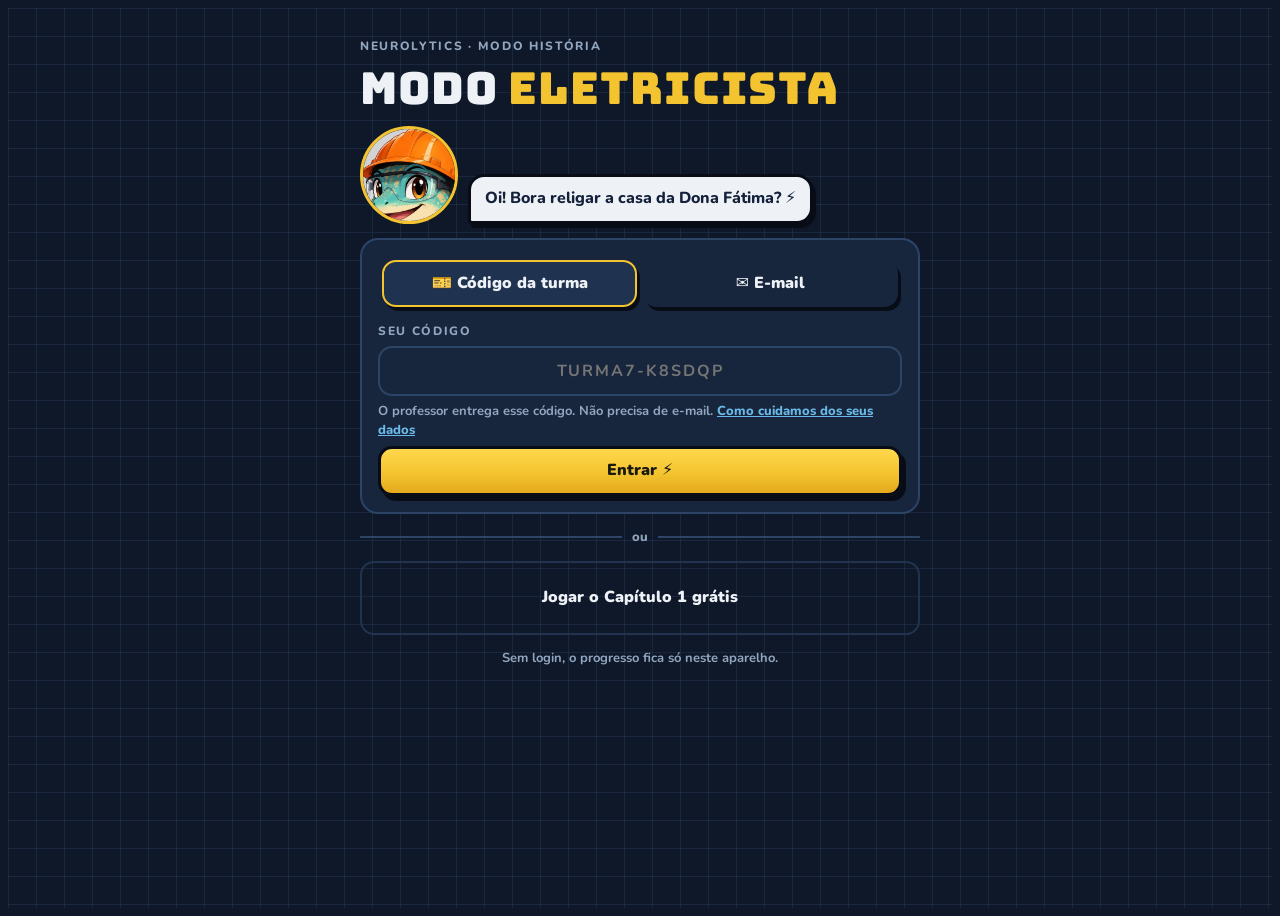
==== commit d6ad01ab: "Merge pull request #28 from lizandrasilva-maker/bancada-3d-mvp Bancada 3D, etapa 2: MVP com Three.js" ====
--- a/index.html
+++ b/index.html
@@ -7,6 +7,8 @@
 <meta name="claude:viewport-fit-sides" content="cover">
 <link rel="stylesheet" href="https://fonts.googleapis.com/css2?family=Bungee&family=Nunito:wght@400;600;800;900&display=swap">
 <link rel="stylesheet" href="css/estilo.css">
+<!-- Three.js (versão fixa) para a bancada 3D. Só é baixado quando a 3D é pedida (?3d=1): js/fases.js faz o import dinâmico de js/bancada3d.js. -->
+<script type="importmap">{"imports":{"three":"https://cdn.jsdelivr.net/npm/three@0.160.0/build/three.module.js","three/addons/":"https://cdn.jsdelivr.net/npm/three@0.160.0/examples/jsm/"}}</script>
 </head>
 <body>
 <div class="wrap" id="app"></div>
--- a/css/estilo.css
+++ b/css/estilo.css
@@ -735,3 +735,11 @@
 .rede-seg .btn[aria-pressed="true"] small{color:#3b3410}
 .af-led{fill:#5a2a24;stroke:#eef2f7;stroke-width:1.5}.af-led.on{fill:#ff6b4a}
 .af-perna{stroke:#c9cfd8;stroke-width:2}
+/* ================= BANCADA 3D (Three.js, MVP) ================= */
+.bctl-esq{display:flex;gap:6px;align-items:flex-end}
+.bench3d{padding:0;overflow:hidden;min-height:240px;background:#13283c}
+.bench3d .vaga3d{min-height:260px}
+.cena3d{position:relative;width:100%}
+.cena3d canvas{display:block;width:100%;height:auto;touch-action:none;-webkit-user-select:none;user-select:none;border-radius:0 0 16px 16px}
+.bench3d .bctl{top:8px;bottom:auto;left:auto;right:8px;justify-content:flex-end}
+.bench3d:has(.bctl){padding-bottom:0}
